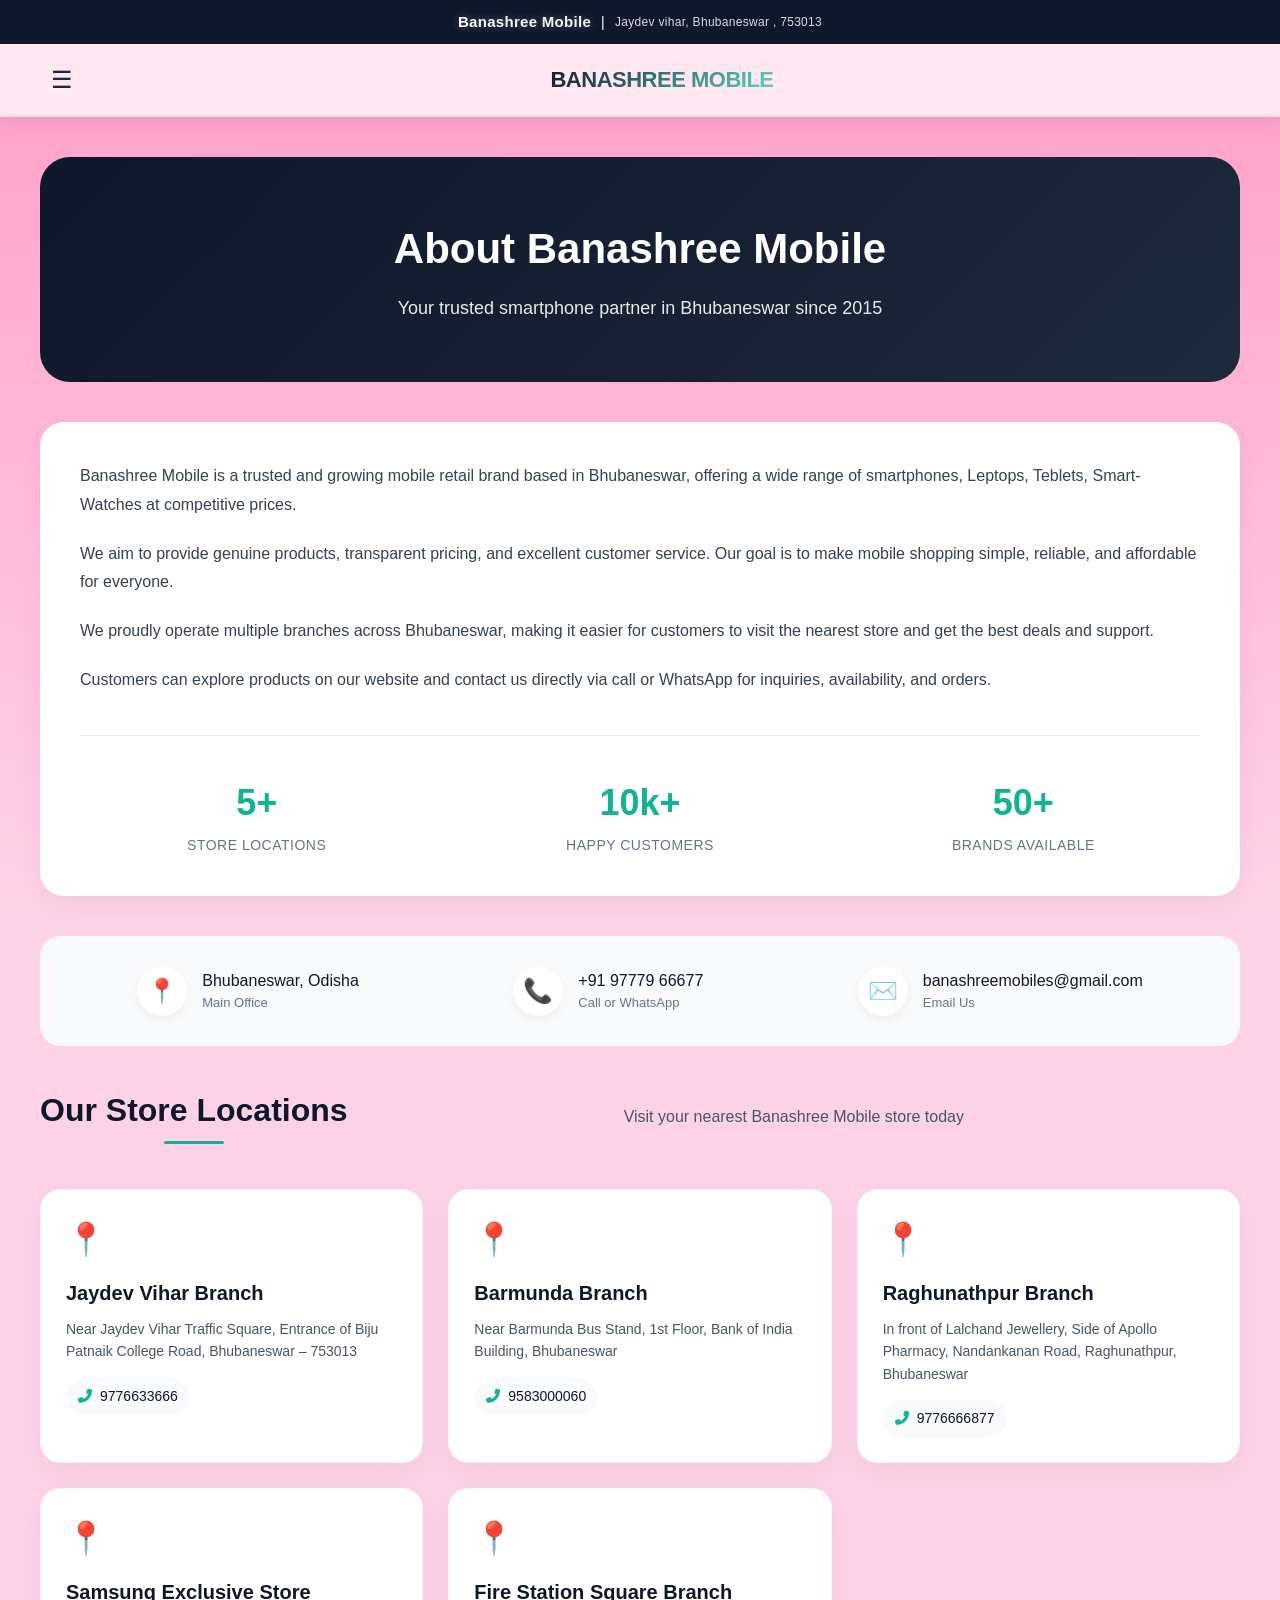
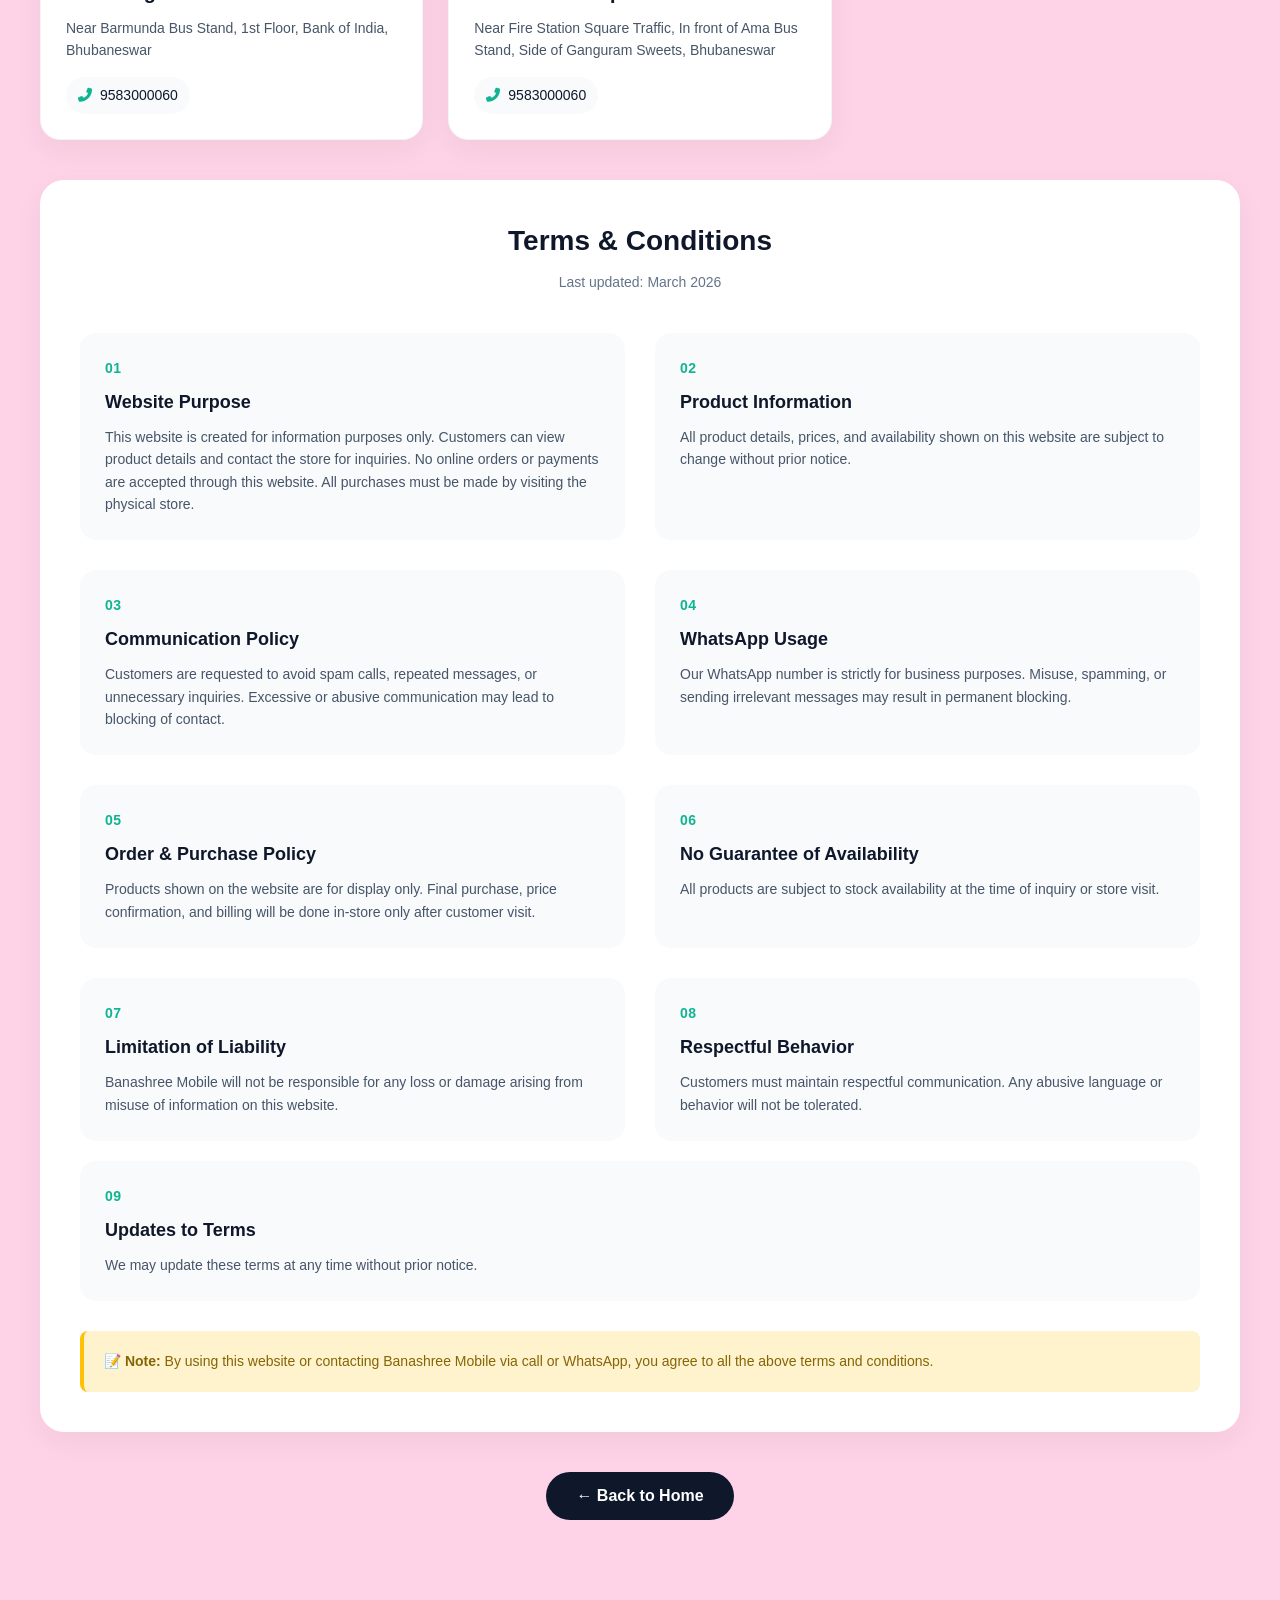
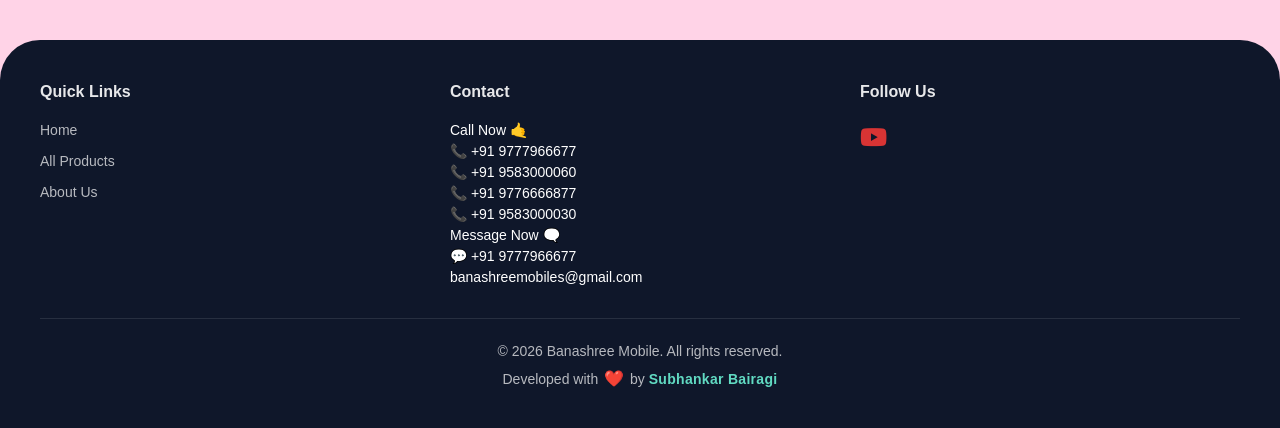
==== about.html @ dfb21691 "Final all files are update" ====
<!DOCTYPE html>
<html lang="en">
<head>
    <meta charset="UTF-8">
    <meta name="viewport" content="width=device-width, initial-scale=1.0, maximum-scale=5.0, user-scalable=yes">
    <title>About Us - Banashree Mobile</title>
    <meta name="description" content="Learn about Banashree Mobile - your trusted smartphone retailer in Bhubaneswar. Multiple locations, genuine products, and excellent customer service.">
    <link rel="stylesheet" href="css/style.css">
    <link rel="stylesheet" href="css/responsive.css">
    <style>
        /* ===== ABOUT PAGE SPECIFIC STYLES ===== */
        .about-page {
            padding: 40px 0;
        }

        /* Hero Section */
        .about-hero {
            background: linear-gradient(135deg, #0f172a 0%, #1e293b 100%);
            color: white;
            padding: 60px 0;
            border-radius: 30px;
            margin-bottom: 40px;
            text-align: center;
        }

        .about-hero h1 {
            font-size: 42px;
            margin-bottom: 15px;
            color: white;
        }

        .about-hero p {
            font-size: 18px;
            max-width: 700px;
            margin: 0 auto;
            opacity: 0.9;
        }

        /* Section Headers */
        .section-header {
            text-align: center;
            margin-bottom: 40px;
        }

        .section-header h2 {
            font-size: 32px;
            color: #0f172a;
            margin-bottom: 15px;
            position: relative;
            display: inline-block;
        }

        .section-header h2::after {
            content: '';
            position: absolute;
            bottom: -10px;
            left: 50%;
            transform: translateX(-50%);
            width: 60px;
            height: 3px;
            background: #10b493;
            border-radius: 3px;
        }

        .section-header p {
            font-size: 16px;
            color: #475569;
            max-width: 600px;
            margin: 0 auto;
        }

        /* Company Description */
        .company-description {
            background: white;
            border-radius: 24px;
            padding: 40px;
            margin-bottom: 40px;
            box-shadow: 0 10px 30px rgba(0,0,0,0.05);
        }

        .company-description p {
            font-size: 16px;
            line-height: 1.8;
            color: #334155;
            margin-bottom: 20px;
        }

        .company-description p:last-child {
            margin-bottom: 0;
        }

        .company-stats {
            display: grid;
            grid-template-columns: repeat(3, 1fr);
            gap: 30px;
            margin-top: 40px;
            padding-top: 40px;
            border-top: 1px solid #e2e8f0;
        }

        .stat-item {
            text-align: center;
        }

        .stat-number {
            font-size: 36px;
            font-weight: 700;
            color: #10b493;
            margin-bottom: 5px;
        }

        .stat-label {
            font-size: 14px;
            color: #64748b;
            text-transform: uppercase;
            letter-spacing: 0.5px;
        }

        /* Store Locations Grid */
        .locations-grid {
            display: grid;
            grid-template-columns: repeat(auto-fit, minmax(300px, 1fr));
            gap: 25px;
            margin-bottom: 40px;
        }

        .location-card {
            background: white;
            border-radius: 20px;
            padding: 25px;
            box-shadow: 0 10px 30px rgba(0,0,0,0.05);
            transition: all 0.3s ease;
            border: 1px solid #f1f5f9;
        }

        .location-card:hover {
            transform: translateY(-5px);
            box-shadow: 0 20px 40px rgba(0,0,0,0.1);
            border-color: #10b493;
        }

        .location-icon {
            font-size: 32px;
            margin-bottom: 15px;
        }

        .location-card h3 {
            font-size: 20px;
            font-weight: 700;
            color: #0f172a;
            margin-bottom: 10px;
        }

        .location-address {
            font-size: 14px;
            color: #475569;
            line-height: 1.6;
            margin-bottom: 15px;
        }

        .location-phone {
            display: flex;
            align-items: center;
            gap: 8px;
            font-size: 14px;
            color: #0f172a;
            font-weight: 500;
            padding: 8px 12px;
            background: #f8fafc;
            border-radius: 30px;
            width: fit-content;
        }

        .location-phone i {
            color: #10b493;
        }

        /* Contact Info Bar */
        .contact-bar {
            background: #f8fafc;
            border-radius: 20px;
            padding: 30px;
            margin-bottom: 40px;
            display: flex;
            justify-content: space-around;
            flex-wrap: wrap;
            gap: 20px;
        }

        .contact-item {
            display: flex;
            align-items: center;
            gap: 15px;
        }

        .contact-icon {
            width: 50px;
            height: 50px;
            background: white;
            border-radius: 50%;
            display: flex;
            align-items: center;
            justify-content: center;
            font-size: 24px;
            color: #10b493;
            box-shadow: 0 4px 10px rgba(0,0,0,0.05);
        }

        .contact-text {
            font-size: 16px;
            color: #0f172a;
            font-weight: 500;
        }

        .contact-text small {
            display: block;
            font-size: 13px;
            color: #64748b;
            font-weight: 400;
        }

        /* Terms & Conditions Section */
        .terms-section {
            background: white;
            border-radius: 24px;
            padding: 40px;
            margin-top: 40px;
            box-shadow: 0 10px 30px rgba(0,0,0,0.05);
        }

        .terms-header {
            text-align: center;
            margin-bottom: 40px;
        }

        .terms-header h2 {
            font-size: 28px;
            color: #0f172a;
            margin-bottom: 10px;
        }

        .terms-header p {
            color: #64748b;
            font-size: 14px;
        }

        .terms-grid {
            display: grid;
            grid-template-columns: repeat(2, 1fr);
            gap: 30px;
        }

        .term-item {
            padding: 25px;
            background: #f8fafc;
            border-radius: 16px;
            transition: all 0.3s ease;
        }

        .term-item:hover {
            background: white;
            box-shadow: 0 10px 30px rgba(0,0,0,0.05);
        }

        .term-number {
            font-size: 14px;
            font-weight: 600;
            color: #10b493;
            margin-bottom: 10px;
            letter-spacing: 0.5px;
        }

        .term-item h3 {
            font-size: 18px;
            font-weight: 700;
            color: #0f172a;
            margin-bottom: 10px;
        }

        .term-item p {
            font-size: 14px;
            line-height: 1.6;
            color: #475569;
        }

        .term-note {
            margin-top: 30px;
            padding: 20px;
            background: #fff3cd;
            border-left: 4px solid #ffc107;
            border-radius: 8px;
            font-size: 14px;
            color: #856404;
        }

        /* Responsive */
        @media (max-width: 768px) {
            .about-hero h1 {
                font-size: 32px;
            }
            
            .about-hero p {
                font-size: 16px;
            }
            
            .company-stats {
                grid-template-columns: 1fr;
                gap: 20px;
            }
            
            .contact-bar {
                flex-direction: column;
                align-items: center;
            }
            
            .terms-grid {
                grid-template-columns: 1fr;
            }
        }

        @media (max-width: 480px) {
            .about-hero {
                padding: 40px 0;
            }
            
            .about-hero h1 {
                font-size: 28px;
            }
            
            .company-description,
            .terms-section {
                padding: 25px;
            }
        }
    </style>
</head>
<body>
    <!-- 📌 STICKY HEADER -->
    <header class="sticky-header">
        <!-- TOP INFO BAR -->
        <div class="top-info-bar">
            <div class="container">
                <span class="shop-name">Banashree Mobile</span>
                <span class="separator">|</span>
                <span class="shop-address">Jaydev vihar, Bhubaneswar , 753013</span>
            </div>
        </div>
        
        <!-- MAIN HEADER -->
        <div class="main-header">
            <div class="container">
                <div class="header-content">
                    <!-- LEFT: MENU ICON + HOME BUTTON -->
                    <div class="left-nav">
                        <div class="menu-icon" id="menuToggle">☰</div>
                    </div>
                    
                    <!-- CENTER: LOGO -->
                    <div class="logo">
                        <a href="index.html">BANASHREE MOBILE</a>
                    </div>
                    
                    <!-- RIGHT: DUMMY SEARCH (to prevent JS errors) -->
                    <div class="right-nav">
                        
                    </div>
                </div>
            </div>
        </div>

        <!-- SEARCH SUGGESTIONS (hidden) -->
        <div class="search-suggestions" id="searchSuggestions" style="display: none;"></div>

        <!-- MENU DROPDOWN -->
        <div class="menu-dropdown" id="menuDropdown">
            <a href="index.html" class="menu-item">
                <span>🏠</span> Home
            </a>
            <a href="about.html" class="menu-item active">
                <span>📋</span> About
            </a>
        </div>
    </header>

    <main class="about-page">
        <div class="container">
            <!-- HERO SECTION -->
            <section class="about-hero">
                <h1>About Banashree Mobile</h1>
                <p>Your trusted smartphone partner in Bhubaneswar since 2015</p>
            </section>

            <!-- COMPANY DESCRIPTION -->
            <section class="company-description">
                <p>Banashree Mobile is a trusted and growing mobile retail brand based in Bhubaneswar, offering a wide range of smartphones, Leptops, Teblets, Smart-Watches  at competitive prices.</p>
                
                <p>We aim to provide genuine products, transparent pricing, and excellent customer service. Our goal is to make mobile shopping simple, reliable, and affordable for everyone.</p>
                
                <p>We proudly operate multiple branches across Bhubaneswar, making it easier for customers to visit the nearest store and get the best deals and support.</p>
                
                <p>Customers can explore products on our website and contact us directly via call or WhatsApp for inquiries, availability, and orders.</p>

                <div class="company-stats">
                    <div class="stat-item">
                        <div class="stat-number">5+</div>
                        <div class="stat-label">Store Locations</div>
                    </div>
                    <div class="stat-item">
                        <div class="stat-number">10k+</div>
                        <div class="stat-label">Happy Customers</div>
                    </div>
                    <div class="stat-item">
                        <div class="stat-number">50+</div>
                        <div class="stat-label">Brands Available</div>
                    </div>
                </div>
            </section>

            <!-- CONTACT INFO BAR -->
            <div class="contact-bar">
                <div class="contact-item">
                    <div class="contact-icon">📍</div>
                    <div class="contact-text">
                        Bhubaneswar, Odisha
                        <small>Main Office</small>
                    </div>
                </div>
                <div class="contact-item">
                    <div class="contact-icon">📞</div>
                    <div class="contact-text">
                        +91 97779 66677
                        <small>Call or WhatsApp</small>
                    </div>
                </div>
                <div class="contact-item">
                    <div class="contact-icon">✉️</div>
                    <div class="contact-text">
                        banashreemobiles@gmail.com
                        <small>Email Us</small>
                    </div>
                </div>
            </div>

            <!-- STORE LOCATIONS SECTION -->
            <div class="section-header">
                <h2>Our Store Locations</h2>
                <p>Visit your nearest Banashree Mobile store today</p>
            </div>

            <div class="locations-grid">
                <!-- Jaydev Vihar -->
                <div class="location-card">
                    <div class="location-icon">📍</div>
                    <h3>Jaydev Vihar Branch</h3>
                    <p class="location-address">Near Jaydev Vihar Traffic Square, Entrance of Biju Patnaik College Road, Bhubaneswar – 753013</p>
                    <div class="location-phone">
                        <i class="fas fa-phone-alt"></i> 9776633666
                    </div>
                </div>

                <!-- Barmunda -->
                <div class="location-card">
                    <div class="location-icon">📍</div>
                    <h3>Barmunda Branch</h3>
                    <p class="location-address">Near Barmunda Bus Stand, 1st Floor, Bank of India Building, Bhubaneswar</p>
                    <div class="location-phone">
                        <i class="fas fa-phone-alt"></i> 9583000060
                    </div>
                </div>

                <!-- Raghunathpur -->
                <div class="location-card">
                    <div class="location-icon">📍</div>
                    <h3>Raghunathpur Branch</h3>
                    <p class="location-address">In front of Lalchand Jewellery, Side of Apollo Pharmacy, Nandankanan Road, Raghunathpur, Bhubaneswar</p>
                    <div class="location-phone">
                        <i class="fas fa-phone-alt"></i> 9776666877
                    </div>
                </div>

                <!-- Samsung Exclusive Store -->
                <div class="location-card">
                    <div class="location-icon">📍</div>
                    <h3>Samsung Exclusive Store</h3>
                    <p class="location-address">Near Barmunda Bus Stand, 1st Floor, Bank of India, Bhubaneswar</p>
                    <div class="location-phone">
                        <i class="fas fa-phone-alt"></i> 9583000060
                    </div>
                </div>

                <!-- Fire Station Square -->
                <div class="location-card">
                    <div class="location-icon">📍</div>
                    <h3>Fire Station Square Branch</h3>
                    <p class="location-address">Near Fire Station Square Traffic, In front of Ama Bus Stand, Side of Ganguram Sweets, Bhubaneswar</p>
                    <div class="location-phone">
                        <i class="fas fa-phone-alt"></i> 9583000060
                    </div>
                </div>
            </div>

            <!-- TERMS & CONDITIONS SECTION -->
            <section class="terms-section">
                <div class="terms-header">
                    <h2>Terms & Conditions</h2>
                    <p>Last updated: March 2026</p>
                </div>

                <div class="terms-grid">
                    <!-- Term 1 -->
                    <div class="term-item">
                        <div class="term-number">01</div>
                        <h3>Website Purpose</h3>
                        <p>This website is created for information purposes only. Customers can view product details and contact the store for inquiries. No online orders or payments are accepted through this website. All purchases must be made by visiting the physical store.</p>
                    </div>

                    <!-- Term 2 -->
                    <div class="term-item">
                        <div class="term-number">02</div>
                        <h3>Product Information</h3>
                        <p>All product details, prices, and availability shown on this website are subject to change without prior notice.</p>
                    </div>

                    <!-- Term 3 -->
                    <div class="term-item">
                        <div class="term-number">03</div>
                        <h3>Communication Policy</h3>
                        <p>Customers are requested to avoid spam calls, repeated messages, or unnecessary inquiries. Excessive or abusive communication may lead to blocking of contact.</p>
                    </div>

                    <!-- Term 4 -->
                    <div class="term-item">
                        <div class="term-number">04</div>
                        <h3>WhatsApp Usage</h3>
                        <p>Our WhatsApp number is strictly for business purposes. Misuse, spamming, or sending irrelevant messages may result in permanent blocking.</p>
                    </div>

                    <!-- Term 5 -->
                    <div class="term-item">
                        <div class="term-number">05</div>
                        <h3>Order & Purchase Policy</h3>
                        <p>Products shown on the website are for display only. Final purchase, price confirmation, and billing will be done in-store only after customer visit.</p>
                    </div>

                    <!-- Term 6 -->
                    <div class="term-item">
                        <div class="term-number">06</div>
                        <h3>No Guarantee of Availability</h3>
                        <p>All products are subject to stock availability at the time of inquiry or store visit.</p>
                    </div>

                    <!-- Term 7 -->
                    <div class="term-item">
                        <div class="term-number">07</div>
                        <h3>Limitation of Liability</h3>
                        <p>Banashree Mobile will not be responsible for any loss or damage arising from misuse of information on this website.</p>
                    </div>

                    <!-- Term 8 -->
                    <div class="term-item">
                        <div class="term-number">08</div>
                        <h3>Respectful Behavior</h3>
                        <p>Customers must maintain respectful communication. Any abusive language or behavior will not be tolerated.</p>
                    </div>
                </div>

                <!-- Term 9 - Full Width -->
                <div style="margin-top: 20px;">
                    <div class="term-item" style="width: 100%;">
                        <div class="term-number">09</div>
                        <h3>Updates to Terms</h3>
                        <p>We may update these terms at any time without prior notice.</p>
                    </div>
                </div>

                <div class="term-note">
                    <strong>📝 Note:</strong> By using this website or contacting Banashree Mobile via call or WhatsApp, you agree to all the above terms and conditions.
                </div>
            </section>

            <!-- BACK TO HOME BUTTON -->
            <div style="text-align: center; margin: 40px 0;">
                <a href="index.html" class="btn btn-primary" style="display: inline-block; padding: 12px 30px; background: #0f172a; color: white; text-decoration: none; border-radius: 30px; font-weight: 600;">
                    ← Back to Home
                </a>
            </div>
        </div>
    </main>

    <!-- FOOTER -->
    <footer>
        <div class="container">
            <div class="footer-content">
                <div class="footer-section">
                    <h4>Quick Links</h4>
                    <ul>
                        <li><a href="index.html">Home</a></li>
                        <li><a href="products.html">All Products</a></li>
                        <li><a href="about.html">About Us</a></li>
                    </ul>
                </div>
                <div class="footer-section">
                    <h4>Contact</h4>
                    <p>Call Now 🤙 </p>
                    <p>📞 +91 9777966677 </p>
                    <p>📞 +91 9583000060 </p>
                    <p>📞 +91 9776666877 </p>
                    <p>📞 +91 9583000030 </p>
                    <p>Message Now 🗨️ </p>
                    <p>💬 +91 9777966677 </p>
                    <p>banashreemobiles@gmail.com</p>
                </div>
                <div class="footer-section">
                    <h4>Follow Us</h4>
                    <div class="social-icons">
    <a href="https://youtube.com/@banashree_mobile?si=lWjVxz-QcIJL7MuC" target="_blank" rel="noopener noreferrer" style="color: #d83434; font-size: 24px; text-decoration: none; transition: transform 0.2s;">
        <i class="fab fa-youtube"></i>
    </a>
</div>
                </div>
            </div>
            <div class="copyright">
    © 2026 Banashree Mobile. All rights reserved.
    <br>
    Developed with <span class="heart">❤️</span> by <strong class="developer-name">Subhankar Bairagi</strong>
</div>

<style>
    /* Copyright section styling */
    .copyright {
        text-align: center;
        padding: 20px 0 10px;
        color: rgba(255, 255, 255, 0.7);
        font-size: 14px;
        line-height: 1.8;
        border-top: 1px solid rgba(255, 255, 255, 0.1);
        margin-top: 20px;
    }

    /* Heart styling with animation */
    .heart {
        display: inline-block;
        color: #ff4d4d;
        font-size: 16px;
        animation: heartbeat 1.5s ease-in-out infinite;
        margin: 0 2px;
    }

    /* Developer name styling */
    .developer-name {
        color: #61dac2;
        font-weight: 600;
        letter-spacing: 0.3px;
        transition: all 0.3s ease;
        cursor: default;
    }

    /* Hover effect on name */
    .developer-name:hover {
        color: #4ec9b0;
        text-shadow: 0 0 10px rgba(97, 218, 194, 0.5);
    }

    /* Heartbeat animation */
    @keyframes heartbeat {
        0%, 100% {
            transform: scale(1);
        }
        25% {
            transform: scale(1.1);
        }
        35% {
            transform: scale(1);
        }
        45% {
            transform: scale(1.08);
        }
        55% {
            transform: scale(1);
        }
    }

    /* Responsive for mobile */
    @media (max-width: 480px) {
        .copyright {
            font-size: 12px;
            padding: 15px 0 5px;
        }
        
        .heart {
            font-size: 14px;
        }
    }
</style>
        </div>
    </footer>

    <!-- SCRIPTS -->
    <script src="js/data-loader.js"></script>
    <script src="js/main.js"></script>
    
    <!-- Font Awesome for icons -->
    <link rel="stylesheet" href="https://cdnjs.cloudflare.com/ajax/libs/font-awesome/6.5.1/css/all.min.css">
    
    <script>
        // Menu toggle functionality (fallback in case main.js has issues)
        document.addEventListener('DOMContentLoaded', function() {
            const menuToggle = document.getElementById('menuToggle');
            const menuDropdown = document.getElementById('menuDropdown');
            
            if (menuToggle && menuDropdown) {
                // Remove any existing listeners to prevent duplicates
                menuToggle.replaceWith(menuToggle.cloneNode(true));
                const newMenuToggle = document.getElementById('menuToggle');
                
                newMenuToggle.addEventListener('click', function(e) {
                    e.stopPropagation();
                    this.classList.toggle('active');
                    menuDropdown.classList.toggle('active');
                });
                
                document.addEventListener('click', function(e) {
                    if (!newMenuToggle.contains(e.target) && !menuDropdown.contains(e.target)) {
                        newMenuToggle.classList.remove('active');
                        menuDropdown.classList.remove('active');
                    }
                });
            }
        });
    </script>
</body>
</html>
---- css/style.css ----
/* ===== PREMIUM FLIPKART-STYLE BASE ===== */
* {
    margin: 0;
    padding: 0;
    box-sizing: border-box;
}

body {
    font-family: -apple-system, BlinkMacSystemFont, 'Segoe UI', Roboto, Oxygen, Ubuntu, sans-serif;
    background: linear-gradient(
        180deg,
        #ff9dc7 0%,
        #ffd3e7 25%
    );
    min-height: 100vh;
    color: #1e293b;
    line-height: 1.5;
    -webkit-font-smoothing: antialiased;
    -moz-osx-font-smoothing: grayscale;
}

.container {
    width: 100%;
    padding: 0 16px;
    margin: 0 auto;
    max-width: 1280px;
}

/* ===== PROFESSIONAL LOADING ANIMATION - GLASS MORPHISM ===== */
.loading-spinner {
    display: flex;
    justify-content: center;
    align-items: center;
    min-height: 200px;
    grid-column: 1/-1;
}

.spinner {
    width: 60px;
    height: 60px;
    position: relative;
}

.spinner::before,
.spinner::after {
    content: '';
    position: absolute;
    top: 0;
    left: 0;
    width: 100%;
    height: 100%;
    border-radius: 50%;
    border: 3px solid transparent;
    border-top-color: #61dac2;
    border-bottom-color: #0f172a;
    animation: spin-glass 1.2s cubic-bezier(0.5, 0, 0.5, 1) infinite;
    box-shadow: 0 0 20px rgba(97, 218, 194, 0.3);
}

.spinner::after {
    border-top-color: #0f172a;
    border-bottom-color: #61dac2;
    animation: spin-glass 1.2s cubic-bezier(0.5, 0, 0.5, 1) infinite reverse;
    box-shadow: 0 0 20px rgba(15, 23, 42, 0.3);
}

@keyframes spin-glass {
    0% { transform: rotate(0deg); }
    100% { transform: rotate(360deg); }
}

/* Optional: Skeleton loading for product grid (uncomment if needed) */
.skeleton-loading {
    display: grid;
    grid-template-columns: repeat(2, 1fr);
    gap: 16px;
    padding: 20px 0;
}

.skeleton-card {
    background: white;
    border-radius: 20px;
    padding: 16px;
    box-shadow: 0 8px 20px rgba(0,0,0,0.03);
    border: 1px solid rgba(0,0,0,0.03);
    animation: skeleton-pulse 1.5s ease-in-out infinite;
}

.skeleton-image {
    width: 100%;
    height: 150px;
    background: linear-gradient(90deg, #f0f0f0 25%, #e0e0e0 50%, #f0f0f0 75%);
    background-size: 200% 100%;
    border-radius: 12px;
    margin-bottom: 12px;
    animation: skeleton-shimmer 1.5s ease-in-out infinite;
}

.skeleton-line {
    height: 16px;
    background: linear-gradient(90deg, #f0f0f0 25%, #e0e0e0 50%, #f0f0f0 75%);
    background-size: 200% 100%;
    border-radius: 8px;
    margin-bottom: 8px;
    animation: skeleton-shimmer 1.5s ease-in-out infinite;
}

.skeleton-line:last-child {
    width: 60%;
}

@keyframes skeleton-pulse {
    0% { opacity: 0.6; }
    50% { opacity: 1; }
    100% { opacity: 0.6; }
}

@keyframes skeleton-shimmer {
    0% { background-position: 200% 0; }
    100% { background-position: -200% 0; }
}

@media (min-width: 768px) and (max-width: 1023px) {
    .skeleton-loading {
        grid-template-columns: repeat(3, 1fr);
    }
}

@media (min-width: 1024px) {
    .skeleton-loading {
        grid-template-columns: repeat(4, 1fr);
    }
}

/* ===== SMOOTH TRANSITIONS ===== */
.product-card,
.category-btn,
.trending-card,
.pagination-btn,
.btn-call,
.btn-whatsapp,
.category-box-card,
.nav-btn,
.new-launch-card,
.store-locations-card {
    transition: all 0.3s cubic-bezier(0.4, 0, 0.2, 1);
}

/* ===== PREMIUM HEADER WITH GLASS EFFECT ===== */
.sticky-header {
    position: sticky;
    top: 0;
    z-index: 1000;
    background: rgba(255, 255, 255, 0.75);
    backdrop-filter: blur(10px);
    -webkit-backdrop-filter: blur(10px);
    border-bottom: 1px solid rgba(0, 0, 0, 0.05);
    box-shadow: 0 4px 20px rgba(0, 0, 0, 0.08);
    overflow: visible;
    will-change: transform;
    transform: translateZ(0);
}

/* Top Info Bar - Premium Black */
.top-info-bar {
    height: 44px;
    background: #0f172a;
    color: white;
    display: flex;
    align-items: center;
    font-size: 14px;
    letter-spacing: 0.3px;
}

.top-info-bar .container {
    display: flex;
    justify-content: center;
    align-items: center;
    gap: 10px;
}

/* ===== SHOP NAME - STYLING ===== */
.top-info-bar .shop-name {
    font-weight: 600;
    font-size: 15px;
    background: linear-gradient(135deg, #fff, #f0f0f0);
    -webkit-background-clip: text;
    -webkit-text-fill-color: transparent;
    background-clip: text;
    position: relative;
    display: inline-block;
    animation: shopNamePulse 2s ease-in-out infinite;
    text-shadow: 0 0 10px rgba(255,255,255,0.3);
}

@keyframes shopNamePulse {
    0% {
        opacity: 1;
        text-shadow: 0 0 10px rgba(255,255,255,0.3);
    }
    50% {
        opacity: 0.9;
        text-shadow: 0 0 20px rgba(255,255,255,0.8), 0 0 30px rgba(97, 218, 194, 0.5);
        background: linear-gradient(135deg, #fff, #61dac2);
        -webkit-background-clip: text;
        -webkit-text-fill-color: transparent;
    }
    100% {
        opacity: 1;
        text-shadow: 0 0 10px rgba(255,255,255,0.3);
    }
}

.top-info-bar .shop-address {
    font-size: 12px;
    opacity: 0.85;
}

/* Main Header */
.main-header {
    height: 72px;
    background: transparent;
    border-bottom: 1px solid rgba(0,0,0,0.05);
    display: flex;
    align-items: center;
}

.header-content {
    display: flex;
    align-items: center;
    justify-content: space-between;
    width: 100%;
}

/* ===== LEFT NAV - MENU ICON + HOME BUTTON ===== */
.left-nav {
    display: flex;
    align-items: center;
    gap: 5px;
}

.menu-icon {
    font-size: 24px;
    cursor: pointer;
    width: 44px;
    height: 44px;
    display: flex;
    align-items: center;
    justify-content: center;
    border-radius: 12px;
    transition: all 0.3s ease;
    position: relative;
    z-index: 1001;
    will-change: transform;
    transform: translateZ(0);
}

.menu-icon:hover {
    background: #f1f5f9;
}

.menu-icon:active {
    background: #e2e8f0;
    transform: scale(0.95);
}

.menu-icon.active {
    background: #0f172a;
    color: white;
}

/* Home Icon - NEW */
.home-icon {
    font-size: 22px;
    width: 44px;
    height: 44px;
    display: flex;
    align-items: center;
    justify-content: center;
    border-radius: 12px;
    text-decoration: none;
    color: #334155;
    transition: all 0.2s;
    will-change: transform;
    transform: translateZ(0);
}

.home-icon:hover {
    background: #f1f5f9;
}

.home-icon:active {
    background: #e2e8f0;
    transform: scale(0.95);
}

/* Menu Dropdown */
.menu-dropdown {
    position: absolute;
    top: 115px;
    left: 0;
    width: 250px;
    background: white;
    border-radius: 0 0 20px 20px;
    box-shadow: 0 20px 40px rgba(0,0,0,0.15);
    padding: 12px 0;
    display: none;
    z-index: 1000;
    animation: slideInMenu 0.3s ease-out;
    border: 1px solid #e2e8f0;
    backdrop-filter: blur(10px);
    background: rgba(255,255,255,0.98);
}

@keyframes slideInMenu {
    from {
        opacity: 0;
        transform: translateY(-20px);
    }
    to {
        opacity: 1;
        transform: translateY(0);
    }
}

.menu-dropdown.active {
    display: block;
}

.menu-item {
    display: flex;
    align-items: center;
    gap: 15px;
    padding: 15px 25px;
    color: #1e293b;
    text-decoration: none;
    font-size: 16px;
    font-weight: 500;
    transition: all 0.2s;
    border-left: 3px solid transparent;
}

.menu-item:hover {
    background: #f8fafc;
    border-left-color: #61dac2;
    transform: translateX(5px);
}

.menu-item:active {
    background: #f1f5f9;
    transform: scale(0.98) translateX(5px);
}

.menu-item span {
    font-size: 22px;
}

/* ===== LOGO - STABLE ===== */
.logo a {
    font-size: 22px;
    font-weight: 700;
    color: #0f172a;
    text-decoration: none;
    letter-spacing: -0.5px;
    background: linear-gradient(135deg, #0f172a, #61dac2);
    -webkit-background-clip: text;
    background-clip: text;
    -webkit-text-fill-color: transparent;
    display: inline-block;
}

.logo a:hover {
    transform: none;
    background: linear-gradient(135deg, #0f172a, #61dac2);
    -webkit-background-clip: text;
    background-clip: text;
    -webkit-text-fill-color: transparent;
}

/* ===== RIGHT NAV - SEARCH WRAPPER + CALL ICON ===== */
.right-nav {
    display: flex;
    align-items: center;
    gap: 12px;
}

/* ===== STABLE SEARCH BAR (Always Visible) ===== */
.search-wrapper {
    position: relative;
    display: flex;
    align-items: center;
    background: #f8fafc;
    border: 2px solid #61dac2;
    border-radius: 30px;
    overflow: hidden;
    height: 44px;
    width: 280px;
    transition: all 0.2s;
    will-change: transform;
    transform: translateZ(0);
}

.search-wrapper:focus-within {
    border-color: #cf5dcf;
    box-shadow: 0 4px 12px rgba(15, 23, 42, 0.1);
}

.search-wrapper input {
    flex: 1;
    height: 100%;
    padding: 0 15px;
    border: none;
    background: transparent;
    font-size: 14px;
    outline: none;
    color: #1e293b;
}

.search-wrapper input::placeholder {
    color: #334155;
    font-weight: 500;
    opacity: 1;
}

.search-submit {
    width: 44px;
    height: 44px;
    display: flex;
    align-items: center;
    justify-content: center;
    background: #61dac2;
    color: #0f172a;
    font-size: 18px;
    cursor: pointer;
    transition: all 0.2s;
    border: none;
    will-change: transform;
    transform: translateZ(0);
}

.search-submit:hover {
    background: #0f172a;
    color: white;
}

.search-submit:active {
    transform: scale(0.95);
}

/* Call Icon - NEW */
.call-icon {
    font-size: 22px;
    width: 44px;
    height: 44px;
    display: flex;
    align-items: center;
    justify-content: center;
    border-radius: 12px;
    text-decoration: none;
    color: #334155;
    background: #f8fafc;
    border: 2px solid #61dac2;
    transition: all 0.2s;
    will-change: transform;
    transform: translateZ(0);
}

.call-icon:hover {
    background: #0f172a;
    color: white;
    border-color: #0f172a;
}

.call-icon:active {
    transform: scale(0.95);
}

/* ===== SEARCH SUGGESTIONS ===== */
.search-suggestions {
    position: absolute;
    top: calc(100% + 5px);
    right: 0;
    width: 300px;
    max-height: 350px;
    overflow-y: auto;
    background: white;
    border: 2px solid #61dac2;
    border-radius: 16px;
    margin-top: 0;
    display: none;
    box-shadow: 0 12px 30px rgba(0,0,0,0.15);
    z-index: 9999;
    contain: content;
}

.search-suggestions.active {
    display: block;
    animation: fadeIn 0.2s;
}

@keyframes fadeIn {
    from { opacity: 0; transform: translateY(-5px); }
    to { opacity: 1; transform: translateY(0); }
}

.suggestion-item {
    display: flex;
    align-items: center;
    gap: 14px;
    padding: 14px 16px;
    border-bottom: 1px solid #f1f5f9;
    cursor: pointer;
    transition: background 0.15s;
}

.suggestion-item:hover {
    background: #c77bce;
}

.suggestion-item:active {
    background: #f1f5f9;
}

.suggestion-item:last-child {
    border-bottom: none;
}

.suggestion-item img {
    width: 44px;
    height: 44px;
    object-fit: cover;
    border-radius: 10px;
    background: #f8fafc;
    aspect-ratio: 1/1;
}

.suggestion-item span {
    font-size: 15px;
    font-weight: 500;
    color: #1e293b;
}

/* ===== SHOP BANNER - KEPT FOR BACKWARD COMPATIBILITY ===== */
.shop-banner {
    height: 160px;
    background: linear-gradient(105deg, #0f172a 0%, #1e293b 100%);
    display: flex;
    align-items: center;
    margin-bottom: 24px;
    position: relative;
    overflow: hidden;
    border-radius: 0 0 30px 30px;
    contain: layout paint style;
}

.shop-banner::before {
    content: '';
    position: absolute;
    top: 0;
    right: 0;
    bottom: 0;
    left: 0;
    background: url('data:image/svg+xml,<svg xmlns="http://www.w3.org/2000/svg" viewBox="0 0 100 100" opacity="0.1"><path d="M0 0 L100 100 M100 0 L0 100" stroke="white" stroke-width="2"/></svg>');
    background-size: 30px 30px;
}

@media (min-width: 768px) {
    .shop-banner {
        height: 220px;
        border-radius: 0 0 40px 40px;
    }
}

.banner-content {
    position: relative;
    z-index: 1;
}

.banner-content h1 {
    color: white;
    font-size: 24px;
    font-weight: 700;
    margin-bottom: 8px;
    text-shadow: 0 2px 4px rgba(0,0,0,0.2);
    letter-spacing: -0.3px;
}

@media (min-width: 768px) {
    .banner-content h1 {
        font-size: 36px;
    }
}

.banner-content p {
    color: rgba(255,255,255,0.9);
    font-size: 14px;
    font-weight: 400;
    text-shadow: 0 1px 2px rgba(0,0,0,0.2);
}

@media (min-width: 768px) {
    .banner-content p {
        font-size: 18px;
    }
}

/* ===== STORE LOCATIONS SLIDER ===== */
.store-locations-section {
    margin: 25px 0 30px;
}

.store-locations-container {
    position: relative;
    width: 100%;
    min-height: 300px;
    border-radius: 16px;
    overflow: hidden;
}

.store-locations-slider {
    position: relative;
    width: 100%;
    height: 100%;
}

.store-locations-card {
    display: flex;
    flex-direction: column;
    width: 100%;
    height: 300px;
    background: #ffffff;
    border-radius: 16px;
    overflow: hidden;
    cursor: pointer;
    box-shadow: 0 10px 30px rgba(0, 0, 0, 0.08);
    transition: all 0.3s ease;
    border: none;
}

.store-locations-card:active {
    transform: scale(0.99);
}

.store-locations-card:hover {
    box-shadow: 0 20px 40px rgba(0, 0, 0, 0.12);
    transform: translateY(-4px);
}

.store-map {
    flex: 0 0 200px;
    width: 100%;
    height: 200px;
    overflow: hidden;
}

.store-map iframe {
    width: 100%;
    height: 100%;
    object-fit: cover;
    border: 0;
}

.store-info {
    flex: 1;
    padding: 15px;
    background: white;
    display: flex;
    flex-direction: column;
    justify-content: center;
}

.store-name {
    font-size: 18px;
    font-weight: 700;
    color: #0f172a;
    margin-bottom: 5px;
    line-height: 1.3;
    display: -webkit-box;
    -webkit-line-clamp: 1;
    line-clamp: 1;
    -webkit-box-orient: vertical;
    overflow: hidden;
}

.store-address {
    font-size: 14px;
    color: #475569;
    line-height: 1.4;
    display: -webkit-box;
    -webkit-line-clamp: 2;
    line-clamp: 2;
    -webkit-box-orient: vertical;
    overflow: hidden;
}

/* Dots indicator for store locations */
.store-locations-dots {
    display: flex;
    justify-content: center;
    gap: 8px;
    margin-top: 15px;
}

.store-locations-dot {
    width: 8px;
    height: 8px;
    border-radius: 50%;
    background: #ffffff;
    cursor: pointer;
    transition: all 0.2s ease;
}

.store-locations-dot.active {
    width: 24px;
    background: #0f172a;
    border-radius: 20px;
}

/* Responsive for store locations */
@media (min-width: 768px) {
    .store-locations-card {
        height: 350px;
    }
    .store-map {
        height: 220px;
    }
    .store-name {
        font-size: 20px;
    }
    .store-address {
        font-size: 15px;
    }
}

@media (max-width: 480px) {
    .store-locations-card {
        height: 280px;
    }
    .store-map {
        height: 170px;
    }
    .store-name {
        font-size: 16px;
    }
    .store-address {
        font-size: 12px;
    }
}

/* ===== CATEGORY FILTER SECTION (Chips) ===== */
.category-section {
    margin: 20px 0 16px;
}

.category-wrapper {
    display: flex;
    gap: 10px;
    overflow-x: auto;
    padding: 8px 0 16px;
    -webkit-overflow-scrolling: touch;
    scrollbar-width: none;
    scroll-behavior: smooth;
}

.category-wrapper::-webkit-scrollbar {
    display: none;
}

.category-btn {
    height: 44px;
    padding: 0 24px;
    border: 1.5px solid #e2e8f0;
    border-radius: 30px;
    background: white;
    font-size: 15px;
    font-weight: 500;
    white-space: nowrap;
    cursor: pointer;
    color: #475569;
    box-shadow: 0 2px 4px rgba(0,0,0,0.02);
    letter-spacing: 0.3px;
    will-change: transform, box-shadow;
    transform: translateZ(0);
    backface-visibility: hidden;
}

.category-btn:hover {
    transform: translateY(-2px);
    box-shadow: 0 8px 16px rgba(0,0,0,0.05);
    border-color: #94a3b8;
}

.category-btn:active {
    transform: scale(0.96);
}

.category-btn.active {
    background: #0f172a;
    color: white;
    border-color: #0f172a;
    box-shadow: 0 8px 20px rgba(15, 23, 42, 0.25);
}

/* ===== CATEGORY BOX SECTION WITH HORIZONTAL SCROLL ===== */
.category-box-section {
    margin: 30px 0 25px;
    position: relative;
}

.section-header {
    display: flex;
    justify-content: space-between;
    align-items: center;
    margin-bottom: 15px;
}

.category-box-nav {
    display: flex;
    gap: 8px;
    opacity: 0.7;
    transition: opacity 0.2s;
}

.category-box-nav:hover {
    opacity: 1;
}

.category-box-arrow {
    width: 36px;
    height: 36px;
    border-radius: 50%;
    background: white;
    border: 1px solid #e2e8f0;
    color: #0f172a;
    font-size: 20px;
    font-weight: 600;
    display: flex;
    align-items: center;
    justify-content: center;
    cursor: pointer;
    transition: all 0.2s;
    box-shadow: 0 2px 8px rgba(0,0,0,0.05);
    will-change: transform;
    transform: translateZ(0);
}

.category-box-arrow:hover {
    background: #0f172a;
    color: white;
    border-color: #0f172a;
    transform: scale(1.05);
}

.category-box-arrow:active {
    transform: scale(0.95);
}

.category-box-arrow:disabled {
    opacity: 0.3;
    cursor: not-allowed;
    pointer-events: none;
}

/* Wrapper for horizontal scroll */
.category-box-wrapper {
    position: relative;
    width: 100%;
    overflow: hidden;
    margin: 0;
    padding: 5px 0 15px;
    contain: layout paint style;
}

.category-box-container {
    display: flex;
    gap: 12px;
    overflow-x: auto;
    scroll-behavior: smooth;
    -webkit-overflow-scrolling: touch;
    scrollbar-width: none;
    padding: 5px 2px;
    contain: layout paint style;
    content-visibility: auto;
    contain-intrinsic-size: 0 200px;
}

.category-box-container::-webkit-scrollbar {
    display: none;
}

/* ===== PREMIUM WHITE CARDS WITH SOFT SHADOW ===== */
.category-box-card,
.product-card,
.trending-card,
.new-launch-card,
.store-locations-card,
.product-detail,
.feature-item {
    background: #ffffff;
    border-radius: 16px;
    box-shadow: 0 10px 30px rgba(0, 0, 0, 0.08);
    padding: 10px;
    transition: all 0.3s ease;
    border: none;
}

.category-box-card:hover,
.product-card:hover,
.trending-card:hover,
.new-launch-card:hover,
.store-locations-card:hover {
    box-shadow: 0 20px 40px rgba(0, 0, 0, 0.12);
    transform: translateY(-4px);
}

/* Category Cards Specific */
.category-box-card {
    flex: 0 0 auto;
    width: calc(50% - 6px);
    display: flex;
    flex-direction: column;
    align-items: center;
    justify-content: center;
    text-align: center;
    height: 120px;
    cursor: pointer;
    text-decoration: none;
    color: #1e293b;
    will-change: transform;
    transform: translateZ(0);
    backface-visibility: hidden;
}

/* Tablet Styles */
@media (min-width: 768px) and (max-width: 1023px) {
    .category-box-card {
        width: calc(33.333% - 8px);
        height: 130px;
    }
}

/* Desktop Styles */
@media (min-width: 1024px) {
    .category-box-card {
        width: calc(20% - 10px);
        height: 140px;
    }
    
    @media (min-width: 1280px) {
        .category-box-card {
            width: calc(16.666% - 10px);
        }
    }
}

@media (max-width: 767px) {
    .category-box-nav {
        display: none;
    }
}

.category-box-image {
    width: 60px;
    height: 60px;
    object-fit: contain;
    margin-bottom: 8px;
    background: transparent;
    aspect-ratio: 1/1;
}

.category-box-name {
    font-size: 13px;
    font-weight: 600;
    color: #0f172a;
    line-height: 1.3;
    max-width: 100%;
    white-space: nowrap;
    overflow: hidden;
    text-overflow: ellipsis;
    padding: 0 4px;
}

/* ===== NEW LAUNCH FEATURE CARD SECTION ===== */
.new-launch-section {
    margin: 25px 0 30px;
}

.new-launch-container {
    position: relative;
    width: 100%;
    min-height: 200px;
    border-radius: 16px;
    overflow: hidden;
}

.new-launch-slider {
    position: relative;
    width: 100%;
    height: 100%;
}

.new-launch-card {
    display: flex;
    flex-direction: row;
    align-items: center;
    width: 100%;
    height: 200px;
    background: #ffffff;
    border-radius: 16px;
    overflow: hidden;
    cursor: pointer;
    box-shadow: 0 10px 30px rgba(0, 0, 0, 0.08);
    transition: all 0.3s ease;
    border: none;
}

.new-launch-card:active {
    transform: scale(0.99);
}

.new-launch-image {
    flex: 0 0 55%;
    height: 100%;
    display: flex;
    align-items: center;
    justify-content: center;
    padding: 15px;
    background: rgba(255,255,255,0.3);
}

.new-launch-image img {
    width: 100%;
    height: 85%;
    object-fit: contain;
    filter: drop-shadow(0 5px 10px rgba(0,0,0,0.1));
}

.new-launch-content {
    flex: 0 0 45%;
    padding: 20px 15px 20px 0;
    display: flex;
    flex-direction: column;
    gap: 8px;
}

.new-launch-badge {
    display: inline-block;
    background: #ef4444;
    color: white;
    font-size: 11px;
    font-weight: 600;
    padding: 4px 12px;
    border-radius: 30px;
    width: fit-content;
    letter-spacing: 0.5px;
    text-transform: uppercase;
    box-shadow: 0 2px 8px rgba(239, 68, 68, 0.3);
}

.new-launch-name {
    font-size: 18px;
    font-weight: 700;
    color: #0f172a;
    line-height: 1.3;
    display: -webkit-box;
    -webkit-line-clamp: 2;
    line-clamp: 2;
    -webkit-box-orient: vertical;
    overflow: hidden;
}

.new-launch-description {
    font-size: 13px;
    color: #475569;
    line-height: 1.4;
    display: -webkit-box;
    -webkit-line-clamp: 2;
    line-clamp: 2;
    -webkit-box-orient: vertical;
    overflow: hidden;
}

.new-launch-btn {
    background: #0f172a;
    color: white;
    border: none;
    padding: 8px 16px;
    border-radius: 30px;
    font-size: 13px;
    font-weight: 600;
    cursor: pointer;
    width: fit-content;
    margin-top: 5px;
    box-shadow: 0 4px 10px rgba(15, 23, 42, 0.2);
    transition: all 0.2s ease;
}

.new-launch-btn:hover {
    background: #1e293b;
    transform: translateY(-2px);
}

.new-launch-btn:active {
    transform: scale(0.95);
}

/* Dots indicator */
.new-launch-dots {
    display: flex;
    justify-content: center;
    gap: 8px;
    margin-top: 15px;
}

.new-launch-dot {
    width: 8px;
    height: 8px;
    border-radius: 50%;
    background: #ffffff;
    cursor: pointer;
    transition: all 0.2s ease;
}

.new-launch-dot.active {
    width: 24px;
    background: #0f172a;
    border-radius: 20px;
}

/* New launch loader */
.new-launch-loader {
    display: flex;
    justify-content: center;
    align-items: center;
    height: 200px;
    width: 100%;
}

/* Desktop styles for new launch */
@media (min-width: 768px) {
    .new-launch-card {
        height: 260px;
        border-radius: 20px;
    }
    
    .new-launch-name {
        font-size: 22px;
    }
    
    .new-launch-description {
        font-size: 14px;
    }
    
    .new-launch-btn {
        padding: 10px 22px;
        font-size: 14px;
    }
}

@media (min-width: 1024px) {
    .new-launch-card {
        height: 300px;
    }
    
    .new-launch-name {
        font-size: 24px;
    }
}

/* ===== TRENDING SECTION ===== */
.trending-section {
    margin: 32px 0;
}

.section-title {
    font-size: 22px;
    font-weight: 700;
    margin-bottom: 18px;
    color: #0f172a;
    letter-spacing: -0.3px;
    display: flex;
    align-items: center;
    gap: 8px;
}

.trending-wrapper {
    display: flex;
    gap: 16px;
    overflow-x: auto;
    padding: 8px 0 20px;
    -webkit-overflow-scrolling: touch;
    scrollbar-width: none;
    scroll-behavior: smooth;
    contain: layout paint style;
    content-visibility: auto;
    contain-intrinsic-size: 0 300px;
}

.trending-card {
    min-width: 170px;
    width: 170px;
    height: 260px;
    background: #ffffff;
    border-radius: 16px;
    box-shadow: 0 10px 30px rgba(0, 0, 0, 0.08);
    overflow: hidden;
    cursor: pointer;
    position: relative;
    border: none;
    will-change: transform;
    transform: translateZ(0);
    backface-visibility: hidden;
    display: flex;
    flex-direction: column;
}

.trending-card:active {
    transform: scale(0.98);
}

.trending-card .badge {
    position: absolute;
    top: 12px;
    left: 12px;
    background: linear-gradient(135deg, #ef4444, #dc2626);
    color: white;
    font-size: 11px;
    font-weight: 600;
    padding: 6px 12px;
    border-radius: 30px;
    box-shadow: 0 4px 12px rgba(239, 68, 68, 0.3);
    z-index: 2;
}

.trending-card img {
    width: 100%;
    height: 140px;
    object-fit: cover;
    transition: transform 0.3s;
    background: #f8fafc;
    aspect-ratio: 1/1;
    will-change: transform;
}

.trending-card:hover img {
    transform: scale(1.03);
}

.trending-card .card-content {
    padding: 12px;
    background: white;
    flex: 1;
    display: flex;
    flex-direction: column;
}

.trending-card .product-name {
    font-size: 14px;
    font-weight: 600;
    color: #15c19f;
    line-height: 1.3;
    display: -webkit-box;
    -webkit-line-clamp: 2;
    line-clamp: 2;
    -webkit-box-orient: vertical;
    overflow: hidden;
    margin-bottom: 6px;
    min-height: 36px;
}

.trending-card .price-container {
    margin-top: auto;
    display: flex;
    flex-wrap: wrap;
    align-items: center;
    gap: 4px;
}

/* ===== PRODUCT GRID - FIXED ===== */
.product-section {
    margin: 32px 0 40px;
}

.product-grid {
    display: grid;
    grid-template-columns: repeat(2, 1fr);
    gap: 16px;
    margin-bottom: 32px;
}

.product-card {
    background: #ffffff;
    border-radius: 16px;
    overflow: hidden;
    cursor: pointer;
    box-shadow: 0 10px 30px rgba(0, 0, 0, 0.08);
    will-change: transform;
    transform: translateZ(0);
    backface-visibility: hidden;
    opacity: 1;
    animation: cardFadeIn 0.3s ease-out;
    border: none;
    display: flex;
    flex-direction: column;
    height: 300px; /* Fixed height for consistency */
}

@keyframes cardFadeIn {
    from {
        opacity: 0;
        transform: translateY(10px);
    }
    to {
        opacity: 1;
        transform: translateY(0);
    }
}

.product-card:hover {
    box-shadow: 0 20px 40px rgba(0, 0, 0, 0.12);
    transform: translateY(-4px);
}

.product-card:active {
    transform: scale(0.97);
}

.product-card img {
    width: 100%;
    height: 160px; /* Slightly reduced height */
    object-fit: cover;
    background: #f8fafc;
    transition: transform 0.3s;
    border-bottom: 1px solid #f1f5f9;
    aspect-ratio: 1/1;
    will-change: transform;
}

.product-card:hover img {
    transform: scale(1.03);
}

.product-info {
    padding: 12px;
    flex: 1;
    display: flex;
    flex-direction: column;
}

.product-name {
    font-size: 14px;
    font-weight: 600;
    margin-bottom: 6px;
    display: -webkit-box;
    -webkit-line-clamp: 2;
    line-clamp: 2;
    -webkit-box-orient: vertical;
    overflow: hidden;
    color: #15c19f;
    line-height: 1.4;
    min-height: 40px; /* Space for 2 lines */
}

.product-price {
    font-size: 15px;
    font-weight: 700;
    color: #0f172a;
    margin-bottom: 8px;
    letter-spacing: -0.2px;
    display: flex;
    align-items: center;
    flex-wrap: wrap;
    gap: 4px;
    min-height: 24px;
}

.product-badge {
    display: inline-block;
    background: linear-gradient(135deg, #ef4444, #dc2626);
    color: white;
    font-size: 10px;
    font-weight: 600;
    padding: 4px 10px;
    border-radius: 30px;
    letter-spacing: 0.3px;
    box-shadow: 0 2px 8px rgba(239, 68, 68, 0.2);
}

.product-footer {
    display: flex;
    justify-content: space-between;
    align-items: center;
    margin-top: auto; /* Push to bottom */
}

.quick-view-btn {
    background: #f1f5f9;
    border: none;
    border-radius: 30px;
    padding: 6px 12px;
    font-size: 11px;
    font-weight: 600;
    color: #475569;
    cursor: pointer;
    transition: all 0.2s;
    border: 1px solid #77e2d9;
    will-change: transform;
    transform: translateZ(0);
    white-space: nowrap;
}

.quick-view-btn:active {
    background: #e2e8f0;
    transform: scale(0.95);
}

/* Original price and discount styles */
.product-card .original-price {
    text-decoration: line-through;
    color: #94a3b8;
    font-size: 12px;
    font-weight: 500;
}

.product-card .discount-badge {
    background: #10b493;
    color: white;
    font-size: 10px;
    font-weight: 600;
    padding: 2px 6px;
    border-radius: 4px;
    display: inline-block;
    white-space: nowrap;
}

/* Quick View Modal */
.quick-view-modal {
    position: fixed;
    top: 0;
    left: 0;
    right: 0;
    bottom: 0;
    background: rgba(0,0,0,0.7);
    backdrop-filter: blur(5px);
    display: flex;
    align-items: center;
    justify-content: center;
    z-index: 2000;
    padding: 20px;
    animation: fadeIn 0.2s;
}

.modal-content {
    background: #ffffff;
    border-radius: 16px;
    max-width: 400px;
    width: 100%;
    max-height: 85vh;
    overflow-y: auto;
    padding: 24px;
    position: relative;
    animation: slideUp 0.3s;
    box-shadow: 0 20px 40px rgba(0, 0, 0, 0.15);
}

@keyframes slideUp {
    from {
        opacity: 0;
        transform: translateY(20px);
    }
    to {
        opacity: 1;
        transform: translateY(0);
    }
}

.close-modal {
    position: absolute;
    top: 16px;
    right: 16px;
    font-size: 24px;
    cursor: pointer;
    width: 40px;
    height: 40px;
    display: flex;
    align-items: center;
    justify-content: center;
    border-radius: 50%;
    background: #f1f5f9;
    transition: all 0.2s;
}

.close-modal:active {
    background: #e2e8f0;
    transform: scale(0.9);
}

/* ===== SORTING BAR ===== */
.sorting-bar {
    display: flex;
    justify-content: flex-end;
    margin-bottom: 20px;
}

.sort-select {
    height: 44px;
    padding: 0 35px 0 18px;
    border: 1.5px solid #e2e8f0;
    border-radius: 30px;
    font-size: 14px;
    font-weight: 500;
    color: #1e293b;
    background: white;
    cursor: pointer;
    appearance: none;
    background-image: url("data:image/svg+xml,%3Csvg xmlns='http://www.w3.org/2000/svg' width='16' height='16' viewBox='0 0 24 24' fill='none' stroke='%23475669' stroke-width='2' stroke-linecap='round' stroke-linejoin='round'%3E%3Cpolyline points='6 9 12 15 18 9'%3E%3C/polyline%3E%3C/svg%3E");
    background-repeat: no-repeat;
    background-position: right 15px center;
}

.sort-select:focus {
    outline: none;
    border-color: #0f172a;
    box-shadow: 0 4px 12px rgba(15, 23, 42, 0.1);
}

/* ===== PAGINATION ===== */
.pagination {
    display: flex;
    justify-content: center;
    align-items: center;
    gap: 8px;
    margin: 40px 0 20px;
    flex-wrap: wrap;
}

.pagination-btn {
    min-width: 44px;
    height: 44px;
    display: flex;
    align-items: center;
    justify-content: center;
    border: 1.5px solid #e2e8f0;
    border-radius: 14px;
    background: white;
    cursor: pointer;
    font-size: 15px;
    font-weight: 500;
    color: #475569;
    box-shadow: 0 2px 4px rgba(0,0,0,0.02);
    will-change: transform;
    transform: translateZ(0);
    backface-visibility: hidden;
}

.pagination-btn:active {
    transform: scale(0.92);
    background: #f1f5f9;
}

.pagination-btn.active {
    background: #0f172a;
    color: white;
    border-color: #0f172a;
    box-shadow: 0 8px 16px rgba(15, 23, 42, 0.2);
    font-weight: 600;
}

.pagination-btn:disabled {
    opacity: 0.4;
    pointer-events: none;
}

/* ===== BOTTOM NAVIGATION (Mobile) ===== */
.bottom-nav {
    position: fixed;
    bottom: 0;
    left: 0;
    right: 0;
    background: rgba(255, 255, 255, 0.95);
    backdrop-filter: blur(10px);
    -webkit-backdrop-filter: blur(10px);
    display: flex;
    justify-content: space-around;
    align-items: center;
    padding: 8px 0 20px;
    box-shadow: 0 -4px 20px rgba(0,0,0,0.08);
    border-radius: 30px 30px 0 0;
    z-index: 999;
    display: none;
    will-change: transform;
    transform: translateZ(0);
}

@media (max-width: 767px) {
    .bottom-nav {
        display: flex;
    }
    
    body {
        padding-bottom: 80px;
    }
}

.nav-item {
    display: flex;
    flex-direction: column;
    align-items: center;
    gap: 4px;
    font-size: 12px;
    color: #94a3b8;
    cursor: pointer;
    padding: 8px 16px;
    border-radius: 30px;
    transition: all 0.2s;
    text-decoration: none;
    will-change: transform;
    transform: translateZ(0);
}

.nav-item.active {
    color: #0f172a;
    background: #f1f5f9;
}

.nav-item:active {
    transform: scale(0.9);
}

.nav-item span:first-child {
    font-size: 22px;
}

/* ===== PRODUCT DETAIL PAGE ===== */
body.product-details-page {
    padding: 20px 0 30px;
}

/* ===== NAVIGATION BUTTONS (Back + Home) - ULTRA FIXED ===== */
body.product-details-page .nav-buttons {
    display: flex;
    gap: 12px;
    margin: 15px 0 20px;
    flex-wrap: wrap;
}

body.product-details-page .nav-btn {
    color: white !important;
    text-decoration: none;
    font-size: 15px;
    font-weight: 600;
    display: inline-flex;
    align-items: center;
    justify-content: center;
    gap: 8px;
    padding: 12px 24px;
    border-radius: 30px;
    transition: all 0.3s ease;
    border: none;
    cursor: pointer;
    box-shadow: 0 4px 10px rgba(0,0,0,0.2);
    min-width: 120px;
}

/* Back button - Solid Green */
body.product-details-page .back-btn {
    background-color: #059669 !important;
    background: #059669 !important;
    border: 1px solid #047857 !important;
}

body.product-details-page .back-btn:hover {
    background-color: #047857 !important;
    background: #047857 !important;
    transform: translateY(-2px);
    box-shadow: 0 8px 15px rgba(5, 150, 105, 0.4);
}

/* Home button - Solid Dark */
body.product-details-page .home-btn {
    background-color: #0f172a !important;
    background: #0f172a !important;
    border: 1px solid #1e293b !important;
}

body.product-details-page .home-btn:hover {
    background-color: #1e293b !important;
    background: #1e293b !important;
    transform: translateY(-2px);
    box-shadow: 0 8px 15px rgba(15, 23, 42, 0.4);
}

/* Keep old back-nav for backward compatibility */
body.product-details-page .back-nav {
    margin-bottom: 20px;
}

body.product-details-page .back-nav a {
    color: white !important;
    text-decoration: none;
    font-size: 15px;
    font-weight: 600;
    display: inline-flex;
    align-items: center;
    gap: 8px;
    padding: 10px 20px;
    border-radius: 30px;
    background-color: #059669 !important;
    background: #059669 !important;
    border: 1px solid #047857 !important;
    transition: all 0.2s;
}

body.product-details-page .back-nav a:hover {
    background-color: #047857 !important;
    background: #047857 !important;
    transform: translateX(-3px);
}

body.product-details-page .back-nav a:active {
    transform: scale(0.95);
}

/* ===== NEW PRODUCT DETAIL LAYOUT ===== */
body.product-details-page .product-detail {
    background: rgba(255, 255, 255, 0.3);
    border-radius: 24px;
    padding: 24px;
    margin-bottom: 30px;
    box-shadow: 0 20px 40px rgba(0, 0, 0, 0.08);
    border: none;
}

@media (min-width: 768px) {
    body.product-details-page .product-detail {
        display: grid;
        grid-template-columns: 45% 55%;
        gap: 30px;
        padding: 30px;
    }
}

@media (min-width: 1024px) {
    body.product-details-page .product-detail {
        gap: 40px;
        padding: 40px;
    }
}

/* Left section - Image and colors */
body.product-details-page .product-left {
    display: flex;
    flex-direction: column;
    gap: 20px;
}

body.product-details-page .product-main-image {
    width: 100%;
    background: #ffffff;
    border-radius: 24px;
    padding: 20px;
    display: flex;
    align-items: center;
    justify-content: center;
    border: 1px solid #f1f5f9;
    aspect-ratio: 1/1;
    max-width: 420px;
    margin: 0 auto;
}

body.product-details-page .product-main-image img {
    width: 100%;
    max-height: 350px;
    object-fit: contain;
    transition: opacity 0.3s ease;
}

/* Color variant boxes */
body.product-details-page .color-variants {
    margin-top: 10px;
}

body.product-details-page .color-variants h4 {
    font-size: 14px;
    font-weight: 600;
    color: #64748b;
    margin-bottom: 12px;
    text-transform: uppercase;
    letter-spacing: 0.5px;
}

body.product-details-page .color-box-container {
    display: flex;
    flex-wrap: wrap;
    gap: 8px;
}

@media (max-width: 767px) {
    body.product-details-page .color-box-container {
        flex-wrap: nowrap;
        overflow-x: auto;
        padding-bottom: 10px;
        -webkit-overflow-scrolling: touch;
        scrollbar-width: none;
    }
    
    body.product-details-page .color-box-container::-webkit-scrollbar {
        display: none;
    }
}

body.product-details-page .color-box {
    width: 60px;
    height: 60px;
    border-radius: 8px;
    border: 1px solid #e5e7eb;
    overflow: hidden;
    cursor: pointer;
    transition: all 0.2s ease;
    background: white;
    padding: 2px;
    flex: 0 0 auto;
}

@media (min-width: 1024px) {
    body.product-details-page .color-box {
        width: 64px;
        height: 64px;
    }
}

@media (max-width: 767px) {
    body.product-details-page .color-box {
        width: 52px;
        height: 52px;
    }
}

body.product-details-page .color-box:hover {
    transform: translateY(-2px);
    box-shadow: 0 8px 16px rgba(0,0,0,0.05);
}

body.product-details-page .color-box.active {
    border: 2px solid #10b493;
    box-shadow: 0 0 0 2px rgba(16, 180, 147, 0.2);
    transform: scale(1.03);
}

body.product-details-page .color-box img {
    width: 100%;
    height: 100%;
    object-fit: cover;
    border-radius: 6px;
}

/* Right section - Product info */
body.product-details-page .product-right {
    display: flex;
    flex-direction: column;
    gap: 15px;
}

body.product-details-page .product-name {
    font-size: 28px;
    font-weight: 700;
    color: #15c19f;
    letter-spacing: -0.5px;
    line-height: 1.2;
    margin-bottom: 5px;
}

@media (min-width: 768px) {
    body.product-details-page .product-name {
        font-size: 32px;
    }
}

/* Price section */
body.product-details-page .price-section {
    margin: 5px 0;
}

body.product-details-page .current-price {
    font-size: 32px;
    font-weight: 700;
    color: #0f172a;
    display: flex;
    align-items: center;
    gap: 12px;
    flex-wrap: wrap;
}

@media (min-width: 768px) {
    body.product-details-page .current-price {
        font-size: 36px;
    }
}

body.product-details-page .original-price {
    font-size: 20px;
    color: #94a3b8;
    text-decoration: line-through;
    font-weight: 500;
}

body.product-details-page .discount-badge {
    background: #10b493;
    color: white;
    font-size: 14px;
    font-weight: 600;
    padding: 4px 10px;
    border-radius: 30px;
    display: inline-block;
}

/* Variant boxes - RAM + Storage */
body.product-details-page .variant-section {
    margin: 10px 0;
}

body.product-details-page .variant-section h4 {
    font-size: 14px;
    font-weight: 600;
    color: #64748b;
    margin-bottom: 12px;
    text-transform: uppercase;
    letter-spacing: 0.5px;
}

body.product-details-page .variant-grid {
    display: grid;
    grid-template-columns: repeat(2, 1fr);
    gap: 10px;
}

body.product-details-page .variant-box {
    background: white;
    border: 1px solid #d1d5db;
    border-radius: 10px;
    padding: 12px 8px;
    cursor: pointer;
    transition: all 0.2s ease;
    display: flex;
    flex-direction: column;
    align-items: center;
    text-align: center;
    position: relative;
}

@media (min-width: 1024px) {
    body.product-details-page .variant-box {
        min-height: 56px;
        padding: 14px 10px;
    }
}

@media (max-width: 767px) {
    body.product-details-page .variant-box {
        min-height: 52px;
        padding: 10px 6px;
    }
}

body.product-details-page .variant-box:hover:not(.unavailable) {
    border-color: #94a3b8;
    transform: translateY(-2px);
    box-shadow: 0 8px 16px rgba(0,0,0,0.05);
}

body.product-details-page .variant-box.active {
    border: 2px solid #10b493;
    background: #f0fdf4;
    transform: scale(1.01);
    box-shadow: 0 8px 20px rgba(16, 180, 147, 0.15);
}

body.product-details-page .variant-box.unavailable {
    opacity: 0.4;
    cursor: not-allowed;
    pointer-events: none;
    background: #f1f5f9;
}

body.product-details-page .variant-box.unavailable::after {
    content: '✕';
    position: absolute;
    top: 5px;
    right: 8px;
    color: #ef4444;
    font-size: 14px;
    font-weight: 600;
}

body.product-details-page .variant-ram {
    font-size: 15px;
    font-weight: 700;
    color: #0f172a;
    margin-bottom: 4px;
}

@media (max-width: 767px) {
    body.product-details-page .variant-ram {
        font-size: 14px;
    }
}

body.product-details-page .variant-price {
    font-size: 14px;
    font-weight: 600;
    color: #10b493;
}

@media (max-width: 767px) {
    body.product-details-page .variant-price {
        font-size: 13px;
    }
}

/* Selected info display */
body.product-details-page .selected-info {
    background: #f8fafc;
    border-radius: 12px;
    padding: 12px 15px;
    margin: 10px 0;
    border: 1px solid #e2e8f0;
}

body.product-details-page .selected-info p {
    font-size: 14px;
    color: #475569;
    margin-bottom: 5px;
    display: flex;
    align-items: center;
    gap: 8px;
}

body.product-details-page .selected-info p:last-child {
    margin-bottom: 0;
}

body.product-details-page .selected-info span {
    font-weight: 600;
    color: #0f172a;
}

/* Availability badge */
body.product-details-page .detail-availability {
    color: #059669;
    font-size: 14px;
    margin: 10px 0;
    padding: 6px 14px;
    background: #ecfdf5;
    border-radius: 30px;
    display: inline-block;
    font-weight: 500;
}

/* ===== MODERN CTA BUTTONS - FULL WIDTH ON MOBILE ===== */
body.product-details-page .cta-buttons {
    display: flex;
    flex-direction: column;  /* Stack buttons vertically */
    gap: 12px;               /* Space between buttons */
    margin: 20px 0 15px;
    width: 100%;              /* Full width container */
}

body.product-details-page .btn-call,
body.product-details-page .btn-whatsapp {
    width: 100%;              /* Full width buttons */
    height: 56px;             /* 50-60px range */
    padding: 0 20px;          /* Horizontal padding */
    border: none;
    border-radius: 12px;      /* Rounded corners */
    font-size: 18px;          /* Slightly larger text */
    font-weight: 700;         /* Bold text */
    cursor: pointer;
    display: flex;
    align-items: center;
    justify-content: center;
    gap: 10px;                /* Space between icon and text */
    text-decoration: none;
    box-shadow: 0 4px 10px rgba(0, 0, 0, 0.1);
    transition: all 0.25s ease;
    letter-spacing: 0.3px;    /* Slight letter spacing for better look */
}

/* Call button - Dark theme */
body.product-details-page .btn-call {
    background: linear-gradient(135deg, #0f172a, #1e293b);
    color: white;
}

/* WhatsApp button - Green theme */
body.product-details-page .btn-whatsapp {
    background: linear-gradient(135deg, #25D366, #128C7E);
    color: white;
}

/* Hover effects */
body.product-details-page .btn-call:hover,
body.product-details-page .btn-whatsapp:hover {
    transform: translateY(-2px);
    filter: brightness(1.1);
}

body.product-details-page .btn-call:active,
body.product-details-page .btn-whatsapp:active {
    transform: scale(0.98);
    box-shadow: 0 2px 5px rgba(0,0,0,0.1);
}

/* Icon styling */
body.product-details-page .btn-call i,
body.product-details-page .btn-whatsapp i {
    font-size: 20px;          /* Icons slightly larger */
}

/* Very small mobile devices */
@media (max-width: 480px) {
    body.product-details-page .btn-call,
    body.product-details-page .btn-whatsapp {
        height: 52px;          /* Slightly smaller on very small screens */
        font-size: 16px;
        border-radius: 10px;
    }
}

/* Compare checkbox */
body.product-details-page .compare-checkbox {
    margin: 15px 0;
    display: flex;
    align-items: center;
    gap: 10px;
    font-size: 14px;
    color: #475569;
}

body.product-details-page .compare-checkbox input {
    width: 18px;
    height: 18px;
    cursor: pointer;
    accent-color: #0f172a;
}

/* Specifications */
body.product-details-page .specs-section {
    margin: 25px 0 10px;
    padding: 20px 0;
    border-top: 2px solid #f1f5f9;
    border-bottom: 2px solid #f1f5f9;
}

body.product-details-page .specs-title {
    font-size: 18px;
    font-weight: 700;
    margin-bottom: 15px;
    color: #0f172a;
}

body.product-details-page .specs-list {
    display: flex;
    flex-direction: column;
    gap: 12px;
}

body.product-details-page .spec-item {
    display: flex;
    font-size: 14px;
    padding: 6px 0;
    border-bottom: 1px dashed #e2e8f0;
}

body.product-details-page .spec-label {
    width: 110px;
    font-weight: 600;
    color: #64748b;
}

body.product-details-page .spec-value {
    flex: 1;
    color: #0f172a;
    font-weight: 500;
}

/* ===== COMPARE BAR - SMART COLLAPSIBLE BOX ===== */
.compare-bar {
    position: fixed;
    bottom: 90px;
    right: 20px;
    left: auto;
    width: auto;
    min-width: 120px;
    max-width: 320px;
    background: rgba(255, 255, 255, 0.95);
    backdrop-filter: blur(20px);
    -webkit-backdrop-filter: blur(20px);
    border-radius: 60px;
    box-shadow: 0 15px 35px rgba(0, 0, 0, 0.15);
    z-index: 1000;
    animation: slideRight 0.3s cubic-bezier(0.4, 0, 0.2, 1);
    border: 1px solid rgba(255, 255, 255, 0.4);
    display: none;
    transform: translateZ(0);
    will-change: transform, width, height;
    transition: all 0.3s ease;
    overflow: hidden;
}

.compare-bar.active {
    display: block;
}

/* Collapsed state */
.compare-bar.collapsed {
    width: auto;
    min-width: 120px;
    max-width: 150px;
    border-radius: 40px;
}

.compare-bar.collapsed .compare-header {
    padding: 8px 16px;
}

.compare-bar.collapsed .compare-header-left span:last-child {
    display: none;
}

.compare-bar.collapsed .compare-products,
.compare-bar.collapsed .compare-actions,
.compare-bar.collapsed .clear-all-btn {
    display: none;
}

/* Expanded state */
.compare-bar.expanded {
    min-width: 280px;
    max-width: 320px;
    border-radius: 24px;
    background: rgba(255, 255, 255, 0.95);
    backdrop-filter: blur(20px);
}

/* Header bar */
.compare-header {
    display: flex;
    justify-content: space-between;
    align-items: center;
    padding: 12px 18px;
    cursor: pointer;
    border-bottom: 1px solid rgba(255, 255, 255, 0.2);
}

.compare-header-left {
    display: flex;
    align-items: center;
    gap: 8px;
}

.compare-count-badge {
    font-weight: 600;
    color: #0f172a;
    font-size: 14px;
    background: rgba(255, 255, 255, 0.5);
    padding: 4px 12px;
    border-radius: 30px;
    backdrop-filter: blur(4px);
    border: 1px solid rgba(255, 255, 255, 0.2);
}

.compare-header-left span:last-child {
    font-weight: 500;
    color: #0f172a;
    font-size: 14px;
}

.compare-toggle-icon {
    width: 28px;
    height: 28px;
    display: flex;
    align-items: center;
    justify-content: center;
    background: rgba(255, 255, 255, 0.3);
    border-radius: 50%;
    font-size: 16px;
    color: #0f172a;
    transition: all 0.2s ease;
}

.compare-toggle-icon:hover {
    background: rgba(255, 255, 255, 0.5);
    transform: scale(1.1);
}

.compare-toggle-icon:active {
    transform: scale(0.95);
}

/* Products list */
.compare-products {
    padding: 12px 16px;
    max-height: 250px;
    overflow-y: auto;
}

.compare-product-item {
    display: flex;
    align-items: center;
    justify-content: space-between;
    padding: 10px 12px;
    margin-bottom: 8px;
    background: rgba(255, 255, 255, 0.3);
    border-radius: 30px;
    border: 1px solid rgba(255, 255, 255, 0.2);
    transition: all 0.2s ease;
}

.compare-product-item.edit-mode {
    background: rgba(255, 255, 255, 0.5);
    border-color: #ef4444;
}

.compare-product-info {
    display: flex;
    align-items: center;
    gap: 10px;
    flex: 1;
    min-width: 0;
}

.compare-product-image {
    width: 32px;
    height: 32px;
    border-radius: 8px;
    object-fit: cover;
    background: #f8fafc;
}

.compare-product-name {
    font-size: 13px;
    font-weight: 500;
    color: #0f172a;
    white-space: nowrap;
    overflow: hidden;
    text-overflow: ellipsis;
}

.compare-remove-btn {
    width: 28px;
    height: 28px;
    display: flex;
    align-items: center;
    justify-content: center;
    background: rgba(239, 68, 68, 0.2);
    border: none;
    border-radius: 50%;
    color: #ef4444;
    font-size: 16px;
    cursor: pointer;
    transition: all 0.2s ease;
    opacity: 0.8;
}

.compare-remove-btn:hover {
    background: #ef4444;
    color: white;
    transform: scale(1.1);
    opacity: 1;
}

.compare-remove-btn:active {
    transform: scale(0.95);
}

/* Edit mode specific */
.compare-product-item.edit-mode .compare-remove-btn {
    background: #ef4444;
    color: white;
    opacity: 1;
    box-shadow: 0 0 10px rgba(239, 68, 68, 0.5);
}

/* Actions section */
.compare-actions {
    padding: 8px 16px 16px;
    display: flex;
    flex-direction: column;
    gap: 8px;
}

.compare-btn {
    background: rgba(15, 23, 42, 0.9);
    color: white;
    border: none;
    padding: 12px 18px;
    border-radius: 30px;
    font-weight: 600;
    font-size: 14px;
    cursor: pointer;
    box-shadow: 0 4px 10px rgba(15, 23, 42, 0.2);
    backdrop-filter: blur(4px);
    border: 1px solid rgba(255, 255, 255, 0.2);
    transition: all 0.2s ease;
    width: 100%;
}

.compare-btn:hover {
    background: #0f172a;
    transform: translateY(-2px);
}

.compare-btn:active {
    transform: scale(0.98);
}

.compare-edit-btn {
    background: rgba(100, 116, 139, 0.8);
    margin-bottom: 4px;
}

.compare-edit-btn:hover {
    background: #475569;
}

.compare-edit-btn.edit-mode-active {
    background: #ef4444;
    color: white;
}

.compare-edit-btn.edit-mode-active:hover {
    background: #dc2626;
}

/* Clear all button */
.clear-all-btn {
    background: transparent;
    color: #ef4444;
    border: 1px solid rgba(239, 68, 68, 0.3);
    padding: 10px 16px;
    border-radius: 30px;
    font-weight: 500;
    font-size: 13px;
    cursor: pointer;
    transition: all 0.2s ease;
    width: 100%;
    margin-top: 4px;
}

.clear-all-btn:hover {
    background: rgba(239, 68, 68, 0.1);
    border-color: #ef4444;
}

.clear-all-btn:active {
    transform: scale(0.98);
}

/* Empty state */
.compare-empty {
    padding: 20px 16px;
    text-align: center;
    color: #64748b;
    font-size: 13px;
    font-style: italic;
}

/* ===== WHY US SECTION ===== */
.why-us {
    margin: 48px 0;
}

.features-grid {
    display: grid;
    grid-template-columns: repeat(2, 1fr);
    gap: 16px;
}

.feature-item {
    background: #ffffff;
    padding: 20px 12px;
    border-radius: 16px;
    text-align: center;
    font-size: 14px;
    font-weight: 600;
    box-shadow: 0 8px 20px rgba(0, 0, 0, 0.05);
    border: none;
    color: #0f172a;
    transition: all 0.2s;
}

.feature-item:active {
    transform: scale(0.96);
    background: #f8fafc;
}

/* ===== UPDATED SHOP INFO - 2x2 MAP GRID ===== */
.shop-info {
    background: linear-gradient(135deg, #61dac2, #0f172a);
    padding: 30px 0;
    margin: 30px 0;
    border-radius: 30px;
    box-shadow: 0 20px 40px rgba(0,0,0,0.02);
}

.shop-details {
    margin-bottom: 24px;
}

.shop-details h3 {
    font-size: 20px;
    font-weight: 700;
    margin-bottom: 16px;
    color: #0f172a;
}

.shop-details p {
    font-size: 15px;
    color: #ffffff;
    margin-bottom: 8px;
    display: flex;
    align-items: center;
    gap: 12px;
}

/* 2x2 Map Grid Container */
.shop-map {
    width: 100%;
    height: 240px; /* Same as original height */
    border: 1px solid #800d9c;
    border-radius: 24px;
    box-shadow: 0 12px 30px rgba(0,0,0,0.05);
    overflow: hidden;
    background: white;
    padding: 8px;
}

.map-grid {
    display: grid;
    grid-template-columns: repeat(2, 1fr);
    grid-template-rows: repeat(2, 1fr);
    gap: 8px;
    width: 100%;
    height: 100%;
}

.map-item {
    position: relative;
    width: 100%;
    height: 100%;
    overflow: hidden;
    border-radius: 12px;
    background: #f1f5f9;
}

.map-item iframe {
    width: 100%;
    height: calc(100% - 24px); /* Leave space for label */
    border: 0;
}

.map-label {
    height: 24px;
    line-height: 24px;
    text-align: center;
    font-size: 11px;
    font-weight: 600;
    color: #0f172a;
    background: rgba(255,255,255,0.9);
    border-top: 1px solid #e2e8f0;
    white-space: nowrap;
    overflow: hidden;
    text-overflow: ellipsis;
    padding: 0 4px;
}

/* Mobile Responsive for Maps */
@media (max-width: 768px) {
    .shop-map {
        height: 280px; /* Slightly taller on mobile */
    }
    
    .map-grid {
        gap: 6px;
    }
    
    .map-label {
        font-size: 10px;
        height: 22px;
        line-height: 22px;
    }
    
    .map-item iframe {
        height: calc(100% - 22px);
    }
}

@media (max-width: 480px) {
    .shop-map {
        height: 260px;
    }
    
    .map-grid {
        gap: 4px;
    }
    
    .map-label {
        font-size: 9px;
        height: 20px;
        line-height: 20px;
    }
    
    .map-item iframe {
        height: calc(100% - 20px);
    }
}

/* ===== FOOTER ===== */
footer {
    background: #0f172a;
    padding: 40px 0 25px;
    font-size: 14px;
    color: white;
    margin-top: 40px;
    border-radius: 40px 40px 0 0;
}

.footer-content {
    display: grid;
    grid-template-columns: repeat(2, 1fr);
    gap: 30px;
    margin-bottom: 30px;
}

.footer-section h4 {
    font-size: 16px;
    font-weight: 600;
    margin-bottom: 16px;
    color: white;
    opacity: 0.9;
}

.footer-section ul {
    list-style: none;
}

.footer-section ul li {
    margin-bottom: 10px;
}

.footer-section a {
    color: rgba(255,255,255,0.7);
    text-decoration: none;
    transition: all 0.2s;
}

.footer-section a:active {
    color: white;
    padding-left: 5px;
}

.social-icons {
    display: flex;
    gap: 16px;
    font-size: 22px;
}

.social-icons a {
    color: rgba(255,255,255,0.7);
    transition: all 0.2s;
}

.social-icons a:active {
    color: white;
    transform: scale(1.1);
}

.copyright {
    text-align: center;
    padding-top: 25px;
    border-top: 1px solid rgba(255,255,255,0.1);
    color: rgba(255,255,255,0.5);
    font-size: 13px;
}

/* ===== MOBILE RESPONSIVE ===== */
@media (max-width: 767px) {
    .search-wrapper {
        width: 200px;
    }
    
    .search-suggestions {
        width: 280px;
        right: 0;
    }
    
    .logo a {
        font-size: 18px;
    }
    
    .left-nav {
        gap: 0;
    }

    .nav-buttons {
        gap: 8px;
    }
    
    .nav-btn {
        padding: 8px 16px;
        font-size: 14px;
        min-width: 80px;
    }
    
    .new-launch-card {
        height: 180px;
    }
    
    .new-launch-name {
        font-size: 16px;
    }
    
    .compare-bar {
        right: 16px;
        left: 16px;
        bottom: 80px;
    }
    
    .compare-bar.expanded {
        min-width: auto;
        max-width: none;
    }
    
    .compare-bar.collapsed {
        max-width: 130px;
    }
    
    .compare-product-item {
        padding: 8px 10px;
    }
    
    .compare-product-image {
        width: 28px;
        height: 28px;
    }
    
    .compare-product-name {
        font-size: 12px;
    }
    
    .compare-remove-btn {
        width: 32px;
        height: 32px;
        font-size: 18px;
    }
    
    /* Product details mobile fixes */
    body.product-details-page .product-main-image {
        max-width: 100%;
    }
    
    body.product-details-page .product-name {
        font-size: 24px;
    }
    
    body.product-details-page .current-price {
        font-size: 28px;
    }
    
    body.product-details-page .original-price {
        font-size: 18px;
    }
    
    /* Product grid mobile */
    .product-grid {
        gap: 12px;
    }
    
    .product-card {
        height: 280px;
    }
    
    .product-card img {
        height: 140px;
    }
    
    .product-name {
        font-size: 13px;
        min-height: 36px;
    }
    
    .quick-view-btn {
        padding: 4px 10px;
        font-size: 10px;
    }
    
    /* Store locations mobile */
    .store-locations-card {
        height: 280px;
    }
    .store-map {
        height: 170px;
    }
    .store-name {
        font-size: 16px;
    }
    .store-address {
        font-size: 12px;
    }
}

@media (max-width: 480px) {
    .search-wrapper {
        width: 160px;
    }
    
    .search-suggestions {
        width: 260px;
    }
    
    .logo a {
        font-size: 16px;
    }
    
    .right-nav {
        gap: 5px;
    }
    
    .new-launch-card {
        height: 170px;
    }
    
    .new-launch-name {
        font-size: 15px;
    }
    
    .new-launch-description {
        font-size: 12px;
    }
    
    .new-launch-btn {
        padding: 6px 12px;
        font-size: 12px;
    }
    
    body.product-details-page .cta-buttons {
        flex-direction: column;
        gap: 10px;
    }
    
    body.product-details-page .btn-call,
    body.product-details-page .btn-whatsapp {
        width: 100%;
    }
    
    body.product-details-page .variant-grid {
        gap: 8px;
    }
    
    .product-grid {
        gap: 10px;
    }
    
    .product-card {
        height: 270px;
    }
    
    .product-card img {
        height: 130px;
    }
    
    /* Store locations small mobile */
    .store-locations-card {
        height: 270px;
    }
    .store-map {
        height: 160px;
    }
}

/* Very small devices */
@media (max-width: 380px) {
    body.product-details-page .product-name {
        font-size: 22px;
    }
    
    body.product-details-page .current-price {
        font-size: 24px;
    }
    
    body.product-details-page .color-box {
        width: 48px;
        height: 48px;
    }
    
    body.product-details-page .variant-ram {
        font-size: 13px;
    }
    
    body.product-details-page .variant-price {
        font-size: 12px;
    }
    
    body.product-details-page .selected-info p {
        font-size: 13px;
    }
    
    .product-card {
        height: 260px;
    }
    
    .product-card img {
        height: 125px;
    }
    
    .product-name {
        font-size: 12px;
        min-height: 34px;
    }
    
    .product-price {
        font-size: 14px;
    }
    
    /* Store locations very small */
    .store-locations-card {
        height: 260px;
    }
    .store-map {
        height: 155px;
    }
    .store-name {
        font-size: 15px;
    }
}

/* Touch optimization */
@media (hover: none) and (pointer: coarse) {
    .compare-remove-btn,
    .compare-toggle-icon,
    .compare-btn,
    .clear-all-btn,
    body.product-details-page .color-box,
    body.product-details-page .variant-box,
    .store-locations-card {
        cursor: default;
        -webkit-tap-highlight-color: transparent;
    }
    
    .btn-call:active,
    .btn-whatsapp:active,
    .new-launch-btn:active,
    .compare-remove-btn:active,
    .compare-btn:active,
    .clear-all-btn:active,
    body.product-details-page .color-box:active,
    body.product-details-page .variant-box:active,
    .store-locations-card:active {
        opacity: 0.8;
    }
}

/* ===== DESKTOP STYLES ===== */
@media (min-width: 1024px) {
    .container {
        padding: 0 40px;
    }
    
    .product-grid {
        grid-template-columns: repeat(4, 1fr);
        gap: 24px;
    }
    
    .trending-wrapper {
        display: grid;
        grid-template-columns: repeat(5, 1fr);
        overflow-x: visible;
        gap: 24px;
    }
    
    .trending-card {
        min-width: auto;
        width: 100%;
    }
    
    .features-grid {
        grid-template-columns: repeat(4, 1fr);
    }
    
    .shop-info .container {
        display: grid;
        grid-template-columns: 1fr 1fr;
        gap: 50px;
        align-items: center;
    }
    
    .footer-content {
        grid-template-columns: repeat(3, 1fr);
    }
    
    .category-wrapper {
        flex-wrap: wrap;
        justify-content: center;
        overflow-x: visible;
    }
    
    .product-card {
        height: 320px;
    }
    
    /* Store locations desktop */
    .store-locations-card {
        height: 350px;
    }
    .store-map {
        height: 220px;
    }
    .store-name {
        font-size: 20px;
    }
    .store-address {
        font-size: 15px;
    }
}

/* Tablet Styles */
@media (min-width: 768px) and (max-width: 1023px) {
    .product-grid {
        grid-template-columns: repeat(3, 1fr);
        gap: 20px;
    }
    
    .trending-wrapper {
        grid-template-columns: repeat(3, 1fr);
        overflow-x: visible;
        gap: 20px;
    }
    
    .features-grid {
        grid-template-columns: repeat(3, 1fr);
    }
    
    .product-card {
        height: 300px;
    }
    
    /* Store locations tablet */
    .store-locations-card {
        height: 320px;
    }
}

/* Dark mode support for other elements */
@media (prefers-color-scheme: dark) {
    .category-box-card {
        background: white !important;
        border-color: #e2e8f0 !important;
        color: #1e293b !important;
    }
    
    .category-box-name {
        color: #1e293b !important;
    }
    
    .category-box-arrow {
        background: white !important;
        border-color: #e2e8f0 !important;
        color: #1e293b !important;
    }

    
    .category-box-arrow:hover {
        background: #61dac2;
        color: #0f172a;
        border-color: #10b493;
    }
    
    /* Store locations dark mode */
    .store-locations-card {
        background: white !important;
    }
    .store-name {
        color: #0f172a !important;
    }
    .store-address {
        color: #475569 !important;
    }
}

/* ===== PERFORMANCE OPTIMIZATIONS ===== */
@media (hover: hover) {
    .product-card:hover,
    .category-btn:hover,
    .trending-card:hover,
    .new-launch-card:hover,
    .store-locations-card:hover,
    body.product-details-page .color-box:hover,
    body.product-details-page .variant-box:hover {
        transition: transform 0.2s cubic-bezier(0.4, 0, 0.2, 1);
    }
}

@media (prefers-reduced-motion: reduce) {
    *,
    *::before,
    *::after {
        animation-duration: 0.01ms !important;
        animation-iteration-count: 1 !important;
        transition-duration: 0.01ms !important;
        scroll-behavior: auto !important;
    }
}

/* ===== PRODUCT CARD DISCOUNT STYLES ===== */
.product-card .product-price {
    display: flex;
    align-items: center;
    flex-wrap: wrap;
    gap: 4px;
}

.product-card .original-price {
    text-decoration: line-through;
    color: #94a3b8;
    font-size: 12px;
    font-weight: 500;
}

.product-card .discount-badge {
    background: #10b493;
    color: white;
    font-size: 10px;
    font-weight: 600;
    padding: 2px 6px;
    border-radius: 4px;
    display: inline-block;
    white-space: nowrap;
}

/* ===== AUTO-SCROLL SMOOTH BEHAVIOR ===== */
.category-wrapper, 
.category-box-container {
    scroll-behavior: smooth;
    -webkit-overflow-scrolling: touch;
}

/* Hide scrollbar but keep functionality */
.category-wrapper::-webkit-scrollbar,
.category-box-container::-webkit-scrollbar {
    display: none;
}

/* ===== OPTIONAL: MORE PINK VERSION (Flipkart exact) ===== */
/* 
body {
    background: linear-gradient(
        180deg,
        #ffc1dc 0%,
        #ffd6e8 30%,
        #ffedf5 55%,
        #ffffff 75%
    );
}
*/
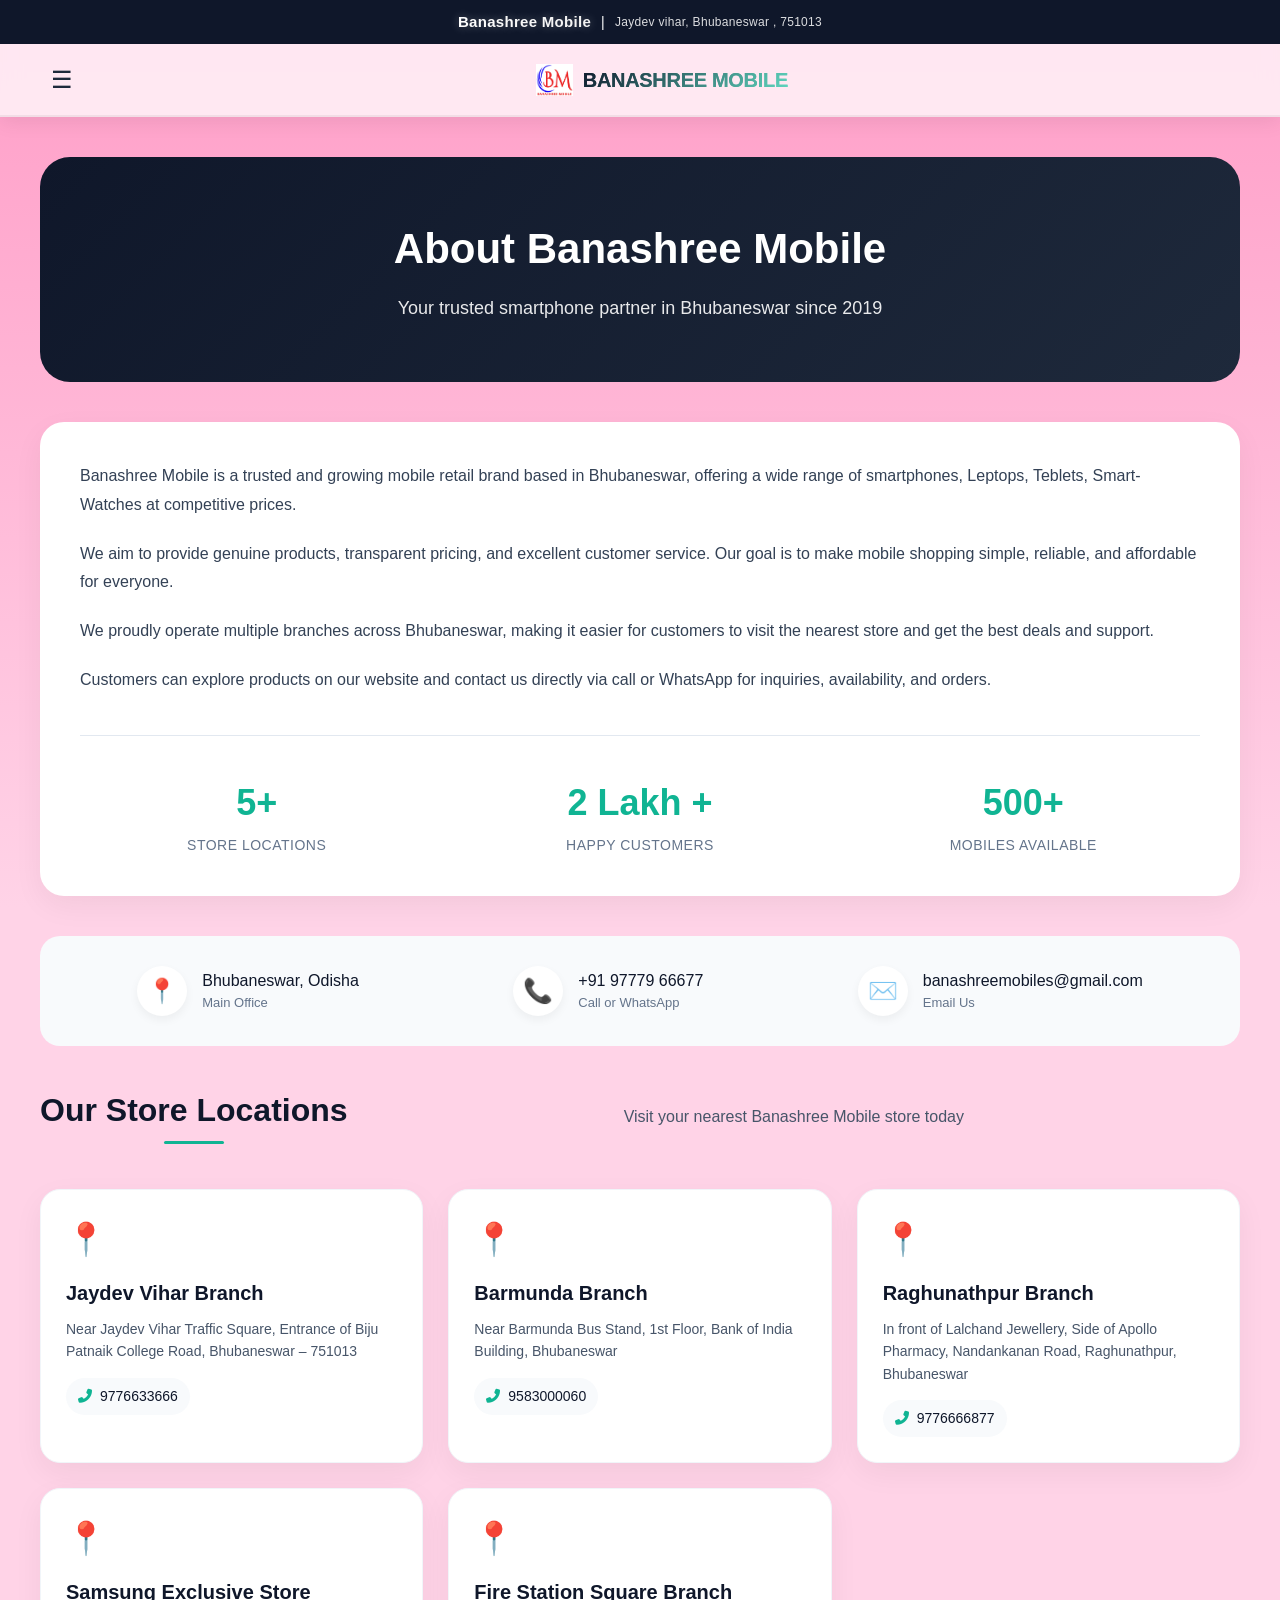
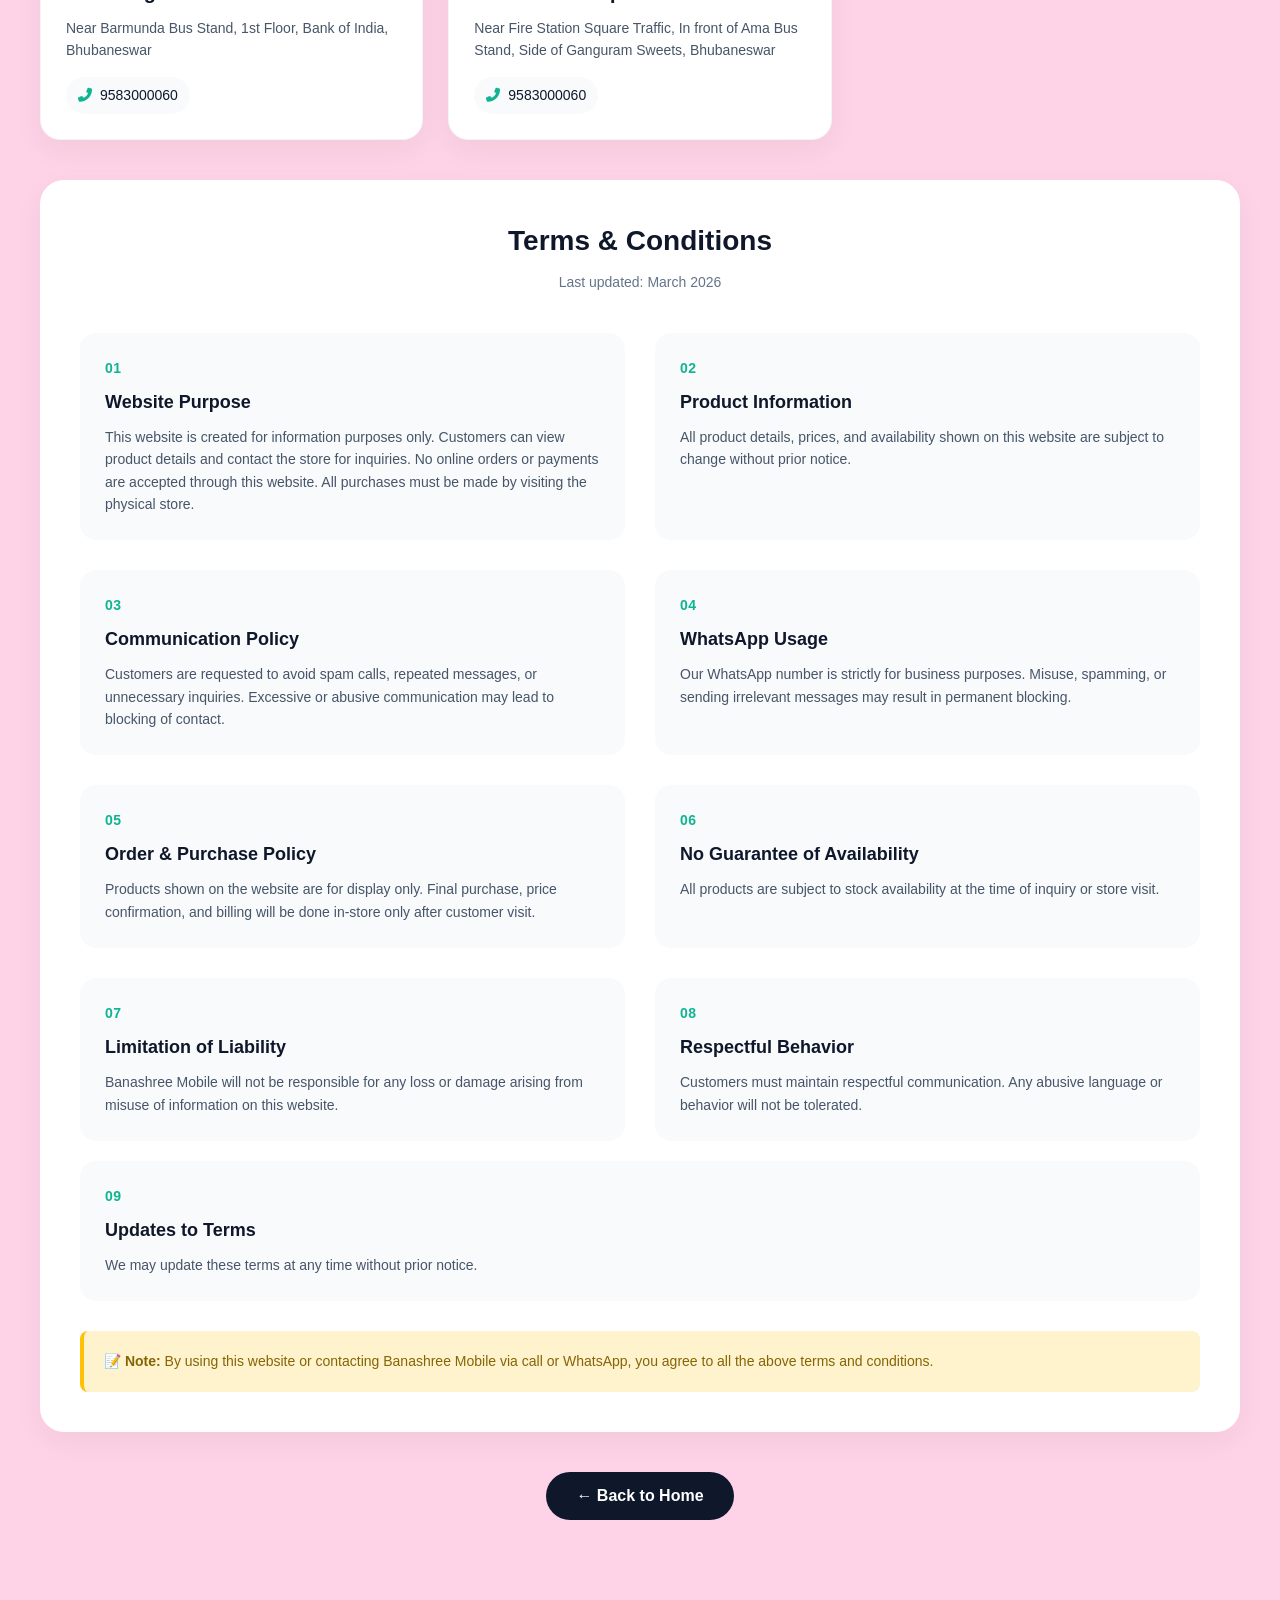
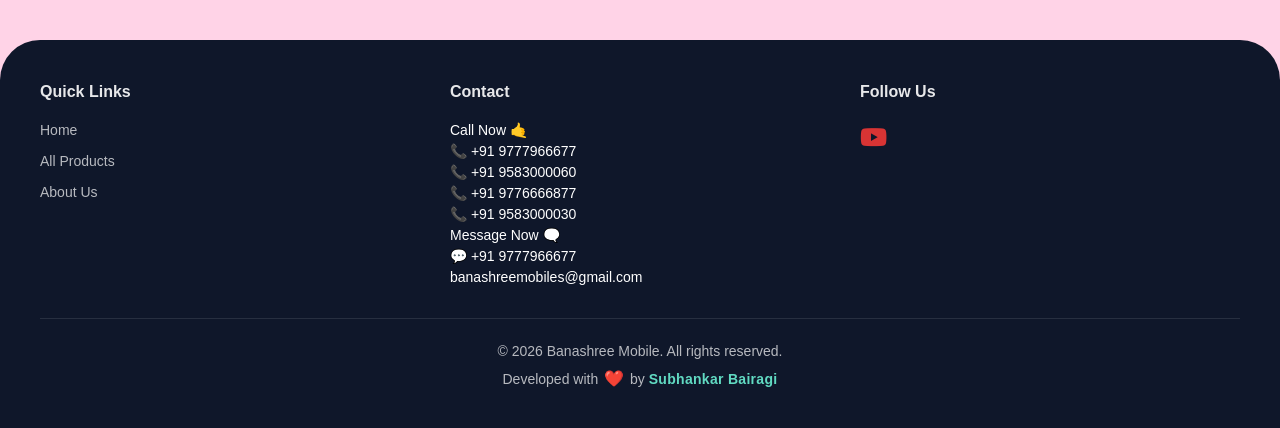
==== commit c3a10062: "final work" ====
--- a/about.html
+++ b/about.html
@@ -8,6 +8,65 @@
     <link rel="stylesheet" href="css/style.css">
     <link rel="stylesheet" href="css/responsive.css">
     <style>
+        /* ===== LOGO STYLES (same as index.html) ===== */
+        .logo a {
+            display: flex;
+            align-items: center;
+            gap: 10px;
+            text-decoration: none;
+        }
+
+        .logo img {
+            height: 32px;
+            width: auto;
+            display: block;
+            transition: all 0.3s ease;
+        }
+
+        .logo span {
+            font-size: 20px;
+            font-weight: 700;
+            color: #0f172a;
+            background: linear-gradient(135deg, #0f172a, #61dac2);
+            -webkit-background-clip: text;
+            background-clip: text;
+            -webkit-text-fill-color: transparent;
+            letter-spacing: -0.3px;
+        }
+
+        /* Tablet Styles */
+        @media (max-width: 1024px) {
+            .logo img {
+                height: 28px;
+            }
+            .logo span {
+                font-size: 18px;
+            }
+        }
+
+        /* Mobile Styles */
+        @media (max-width: 768px) {
+            .logo a {
+                gap: 6px;
+            }
+            .logo img {
+                height: 24px;
+            }
+            .logo span {
+                font-size: 16px;
+            }
+        }
+
+        /* Very Small Mobile */
+        @media (max-width: 480px) {
+            .logo img {
+                height: 20px;
+            }
+            .logo span {
+                font-size: 14px;
+            }
+        }
+
         /* ===== ABOUT PAGE SPECIFIC STYLES ===== */
         .about-page {
             padding: 40px 0;
@@ -342,7 +401,7 @@
             <div class="container">
                 <span class="shop-name">Banashree Mobile</span>
                 <span class="separator">|</span>
-                <span class="shop-address">Jaydev vihar, Bhubaneswar , 753013</span>
+                <span class="shop-address">Jaydev vihar, Bhubaneswar , 751013</span>
             </div>
         </div>
         
@@ -355,9 +414,12 @@
                         <div class="menu-icon" id="menuToggle">☰</div>
                     </div>
                     
-                    <!-- CENTER: LOGO -->
+                    <!-- CENTER: LOGO WITH IMAGE -->
                     <div class="logo">
-                        <a href="index.html">BANASHREE MOBILE</a>
+                        <a href="index.html">
+                            <img src="assets\images\main-logo.png" alt="">
+                            <span>BANASHREE MOBILE</span>
+                        </a>
                     </div>
                     
                     <!-- RIGHT: DUMMY SEARCH (to prevent JS errors) -->
@@ -387,7 +449,7 @@
             <!-- HERO SECTION -->
             <section class="about-hero">
                 <h1>About Banashree Mobile</h1>
-                <p>Your trusted smartphone partner in Bhubaneswar since 2015</p>
+                <p>Your trusted smartphone partner in Bhubaneswar since 2019</p>
             </section>
 
             <!-- COMPANY DESCRIPTION -->
@@ -406,12 +468,12 @@
                         <div class="stat-label">Store Locations</div>
                     </div>
                     <div class="stat-item">
-                        <div class="stat-number">10k+</div>
+                        <div class="stat-number">2 Lakh +</div>
                         <div class="stat-label">Happy Customers</div>
                     </div>
                     <div class="stat-item">
-                        <div class="stat-number">50+</div>
-                        <div class="stat-label">Brands Available</div>
+                        <div class="stat-number">500+</div>
+                        <div class="stat-label">Mobiles Available</div>
                     </div>
                 </div>
             </section>
@@ -452,7 +514,7 @@
                 <div class="location-card">
                     <div class="location-icon">📍</div>
                     <h3>Jaydev Vihar Branch</h3>
-                    <p class="location-address">Near Jaydev Vihar Traffic Square, Entrance of Biju Patnaik College Road, Bhubaneswar – 753013</p>
+                    <p class="location-address">Near Jaydev Vihar Traffic Square, Entrance of Biju Patnaik College Road, Bhubaneswar – 751013</p>
                     <div class="location-phone">
                         <i class="fas fa-phone-alt"></i> 9776633666
                     </div>
@@ -613,85 +675,85 @@
                 <div class="footer-section">
                     <h4>Follow Us</h4>
                     <div class="social-icons">
-    <a href="https://youtube.com/@banashree_mobile?si=lWjVxz-QcIJL7MuC" target="_blank" rel="noopener noreferrer" style="color: #d83434; font-size: 24px; text-decoration: none; transition: transform 0.2s;">
-        <i class="fab fa-youtube"></i>
-    </a>
-</div>
+                        <a href="https://youtube.com/@banashree_mobile?si=lWjVxz-QcIJL7MuC" target="_blank" rel="noopener noreferrer" style="color: #d83434; font-size: 24px; text-decoration: none; transition: transform 0.2s;">
+                            <i class="fab fa-youtube"></i>
+                        </a>
+                    </div>
                 </div>
             </div>
             <div class="copyright">
-    © 2026 Banashree Mobile. All rights reserved.
-    <br>
-    Developed with <span class="heart">❤️</span> by <strong class="developer-name">Subhankar Bairagi</strong>
-</div>
-
-<style>
-    /* Copyright section styling */
-    .copyright {
-        text-align: center;
-        padding: 20px 0 10px;
-        color: rgba(255, 255, 255, 0.7);
-        font-size: 14px;
-        line-height: 1.8;
-        border-top: 1px solid rgba(255, 255, 255, 0.1);
-        margin-top: 20px;
-    }
-
-    /* Heart styling with animation */
-    .heart {
-        display: inline-block;
-        color: #ff4d4d;
-        font-size: 16px;
-        animation: heartbeat 1.5s ease-in-out infinite;
-        margin: 0 2px;
-    }
-
-    /* Developer name styling */
-    .developer-name {
-        color: #61dac2;
-        font-weight: 600;
-        letter-spacing: 0.3px;
-        transition: all 0.3s ease;
-        cursor: default;
-    }
-
-    /* Hover effect on name */
-    .developer-name:hover {
-        color: #4ec9b0;
-        text-shadow: 0 0 10px rgba(97, 218, 194, 0.5);
-    }
-
-    /* Heartbeat animation */
-    @keyframes heartbeat {
-        0%, 100% {
-            transform: scale(1);
-        }
-        25% {
-            transform: scale(1.1);
-        }
-        35% {
-            transform: scale(1);
-        }
-        45% {
-            transform: scale(1.08);
-        }
-        55% {
-            transform: scale(1);
-        }
-    }
-
-    /* Responsive for mobile */
-    @media (max-width: 480px) {
-        .copyright {
-            font-size: 12px;
-            padding: 15px 0 5px;
-        }
-        
-        .heart {
-            font-size: 14px;
-        }
-    }
-</style>
+                © 2026 Banashree Mobile. All rights reserved.
+                <br>
+                Developed with <span class="heart">❤️</span> by <strong class="developer-name">Subhankar Bairagi</strong>
+            </div>
+
+            <style>
+                /* Copyright section styling */
+                .copyright {
+                    text-align: center;
+                    padding: 20px 0 10px;
+                    color: rgba(255, 255, 255, 0.7);
+                    font-size: 14px;
+                    line-height: 1.8;
+                    border-top: 1px solid rgba(255, 255, 255, 0.1);
+                    margin-top: 20px;
+                }
+
+                /* Heart styling with animation */
+                .heart {
+                    display: inline-block;
+                    color: #ff4d4d;
+                    font-size: 16px;
+                    animation: heartbeat 1.5s ease-in-out infinite;
+                    margin: 0 2px;
+                }
+
+                /* Developer name styling */
+                .developer-name {
+                    color: #61dac2;
+                    font-weight: 600;
+                    letter-spacing: 0.3px;
+                    transition: all 0.3s ease;
+                    cursor: default;
+                }
+
+                /* Hover effect on name */
+                .developer-name:hover {
+                    color: #4ec9b0;
+                    text-shadow: 0 0 10px rgba(97, 218, 194, 0.5);
+                }
+
+                /* Heartbeat animation */
+                @keyframes heartbeat {
+                    0%, 100% {
+                        transform: scale(1);
+                    }
+                    25% {
+                        transform: scale(1.1);
+                    }
+                    35% {
+                        transform: scale(1);
+                    }
+                    45% {
+                        transform: scale(1.08);
+                    }
+                    55% {
+                        transform: scale(1);
+                    }
+                }
+
+                /* Responsive for mobile */
+                @media (max-width: 480px) {
+                    .copyright {
+                        font-size: 12px;
+                        padding: 15px 0 5px;
+                    }
+                    
+                    .heart {
+                        font-size: 14px;
+                    }
+                }
+            </style>
         </div>
     </footer>
 
--- a/css/style.css
+++ b/css/style.css
@@ -142,7 +142,7 @@
 .category-box-card,
 .nav-btn,
 .new-launch-card,
-.store-locations-card {
+.store-location-card {
     transition: all 0.3s cubic-bezier(0.4, 0, 0.2, 1);
 }
 
@@ -605,11 +605,11 @@
 }
 
 /* ===== STORE LOCATIONS SLIDER ===== */
-.store-locations-section {
+.store-location-section {
     margin: 25px 0 30px;
 }
 
-.store-locations-container {
+.store-location-container {
     position: relative;
     width: 100%;
     min-height: 300px;
@@ -617,13 +617,13 @@
     overflow: hidden;
 }
 
-.store-locations-slider {
+.store-location-slider {
     position: relative;
     width: 100%;
     height: 100%;
 }
 
-.store-locations-card {
+.store-location-card {
     display: flex;
     flex-direction: column;
     width: 100%;
@@ -637,11 +637,11 @@
     border: none;
 }
 
-.store-locations-card:active {
+.store-location-card:active {
     transform: scale(0.99);
 }
 
-.store-locations-card:hover {
+.store-location-card:hover {
     box-shadow: 0 20px 40px rgba(0, 0, 0, 0.12);
     transform: translateY(-4px);
 }
@@ -694,14 +694,14 @@
 }
 
 /* Dots indicator for store locations */
-.store-locations-dots {
+.store-location-dots {
     display: flex;
     justify-content: center;
     gap: 8px;
     margin-top: 15px;
 }
 
-.store-locations-dot {
+.store-location-dot {
     width: 8px;
     height: 8px;
     border-radius: 50%;
@@ -710,7 +710,7 @@
     transition: all 0.2s ease;
 }
 
-.store-locations-dot.active {
+.store-location-dot.active {
     width: 24px;
     background: #0f172a;
     border-radius: 20px;
@@ -718,7 +718,7 @@
 
 /* Responsive for store locations */
 @media (min-width: 768px) {
-    .store-locations-card {
+    .store-location-card {
         height: 350px;
     }
     .store-map {
@@ -733,7 +733,7 @@
 }
 
 @media (max-width: 480px) {
-    .store-locations-card {
+    .store-location-card {
         height: 280px;
     }
     .store-map {
@@ -893,7 +893,7 @@
 .product-card,
 .trending-card,
 .new-launch-card,
-.store-locations-card,
+.store-location-card,
 .product-detail,
 .feature-item {
     background: #ffffff;
@@ -908,7 +908,7 @@
 .product-card:hover,
 .trending-card:hover,
 .new-launch-card:hover,
-.store-locations-card:hover {
+.store-location-card:hover {
     box-shadow: 0 20px 40px rgba(0, 0, 0, 0.12);
     transform: translateY(-4px);
 }
@@ -2795,8 +2795,8 @@
     }
     
     /* Store locations mobile */
-    .store-locations-card {
-        height: 280px;
+    .store-location-card {
+        height: 300px;
     }
     .store-map {
         height: 170px;
@@ -2870,7 +2870,7 @@
     }
     
     /* Store locations small mobile */
-    .store-locations-card {
+    .store-location-card {
         height: 270px;
     }
     .store-map {
@@ -2923,7 +2923,7 @@
     }
     
     /* Store locations very small */
-    .store-locations-card {
+    .store-location-card {
         height: 260px;
     }
     .store-map {
@@ -2942,7 +2942,7 @@
     .clear-all-btn,
     body.product-details-page .color-box,
     body.product-details-page .variant-box,
-    .store-locations-card {
+    .store-location-card {
         cursor: default;
         -webkit-tap-highlight-color: transparent;
     }
@@ -2955,7 +2955,7 @@
     .clear-all-btn:active,
     body.product-details-page .color-box:active,
     body.product-details-page .variant-box:active,
-    .store-locations-card:active {
+    .store-location-card:active {
         opacity: 0.8;
     }
 }
@@ -3009,7 +3009,7 @@
     }
     
     /* Store locations desktop */
-    .store-locations-card {
+    .store-location-card {
         height: 350px;
     }
     .store-map {
@@ -3045,7 +3045,7 @@
     }
     
     /* Store locations tablet */
-    .store-locations-card {
+    .store-location-card {
         height: 320px;
     }
 }
@@ -3076,7 +3076,7 @@
     }
     
     /* Store locations dark mode */
-    .store-locations-card {
+    .store-location-card {
         background: white !important;
     }
     .store-name {
@@ -3093,7 +3093,7 @@
     .category-btn:hover,
     .trending-card:hover,
     .new-launch-card:hover,
-    .store-locations-card:hover,
+    .store-location-card:hover,
     body.product-details-page .color-box:hover,
     body.product-details-page .variant-box:hover {
         transition: transform 0.2s cubic-bezier(0.4, 0, 0.2, 1);
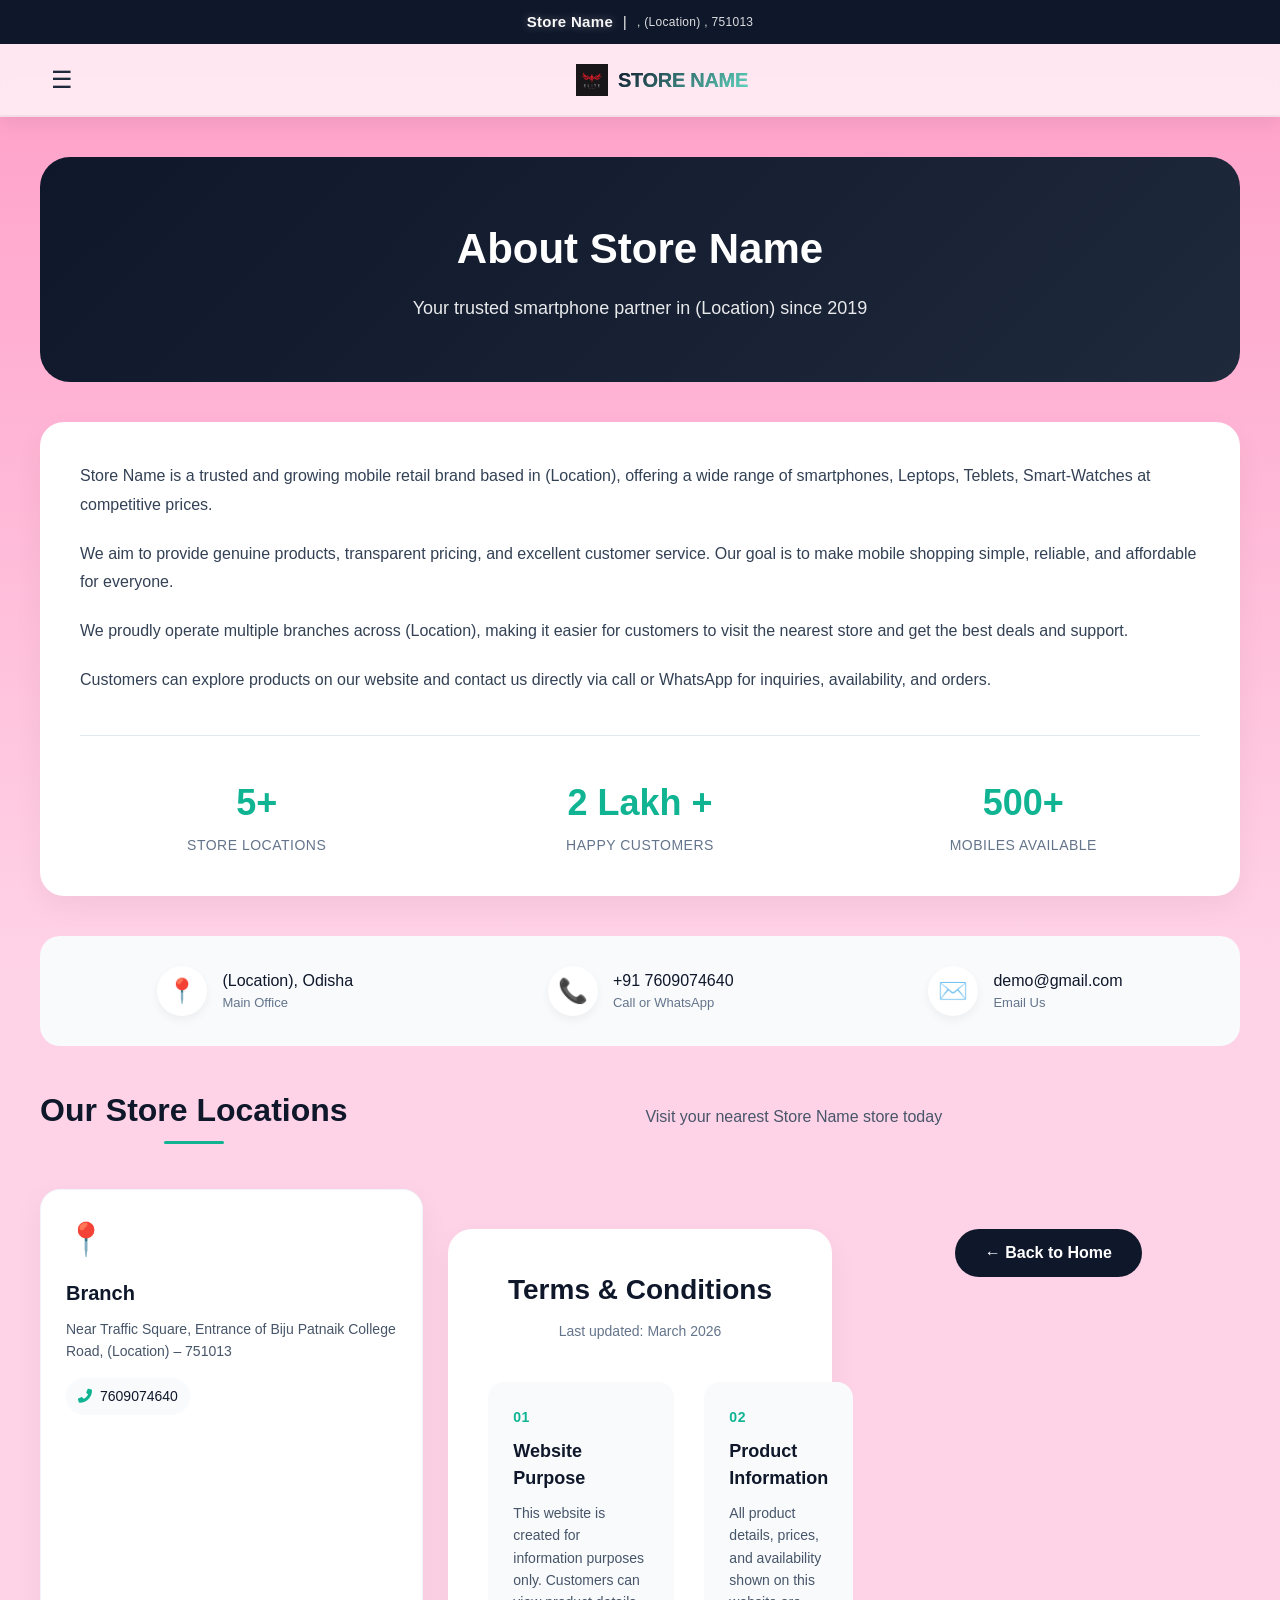
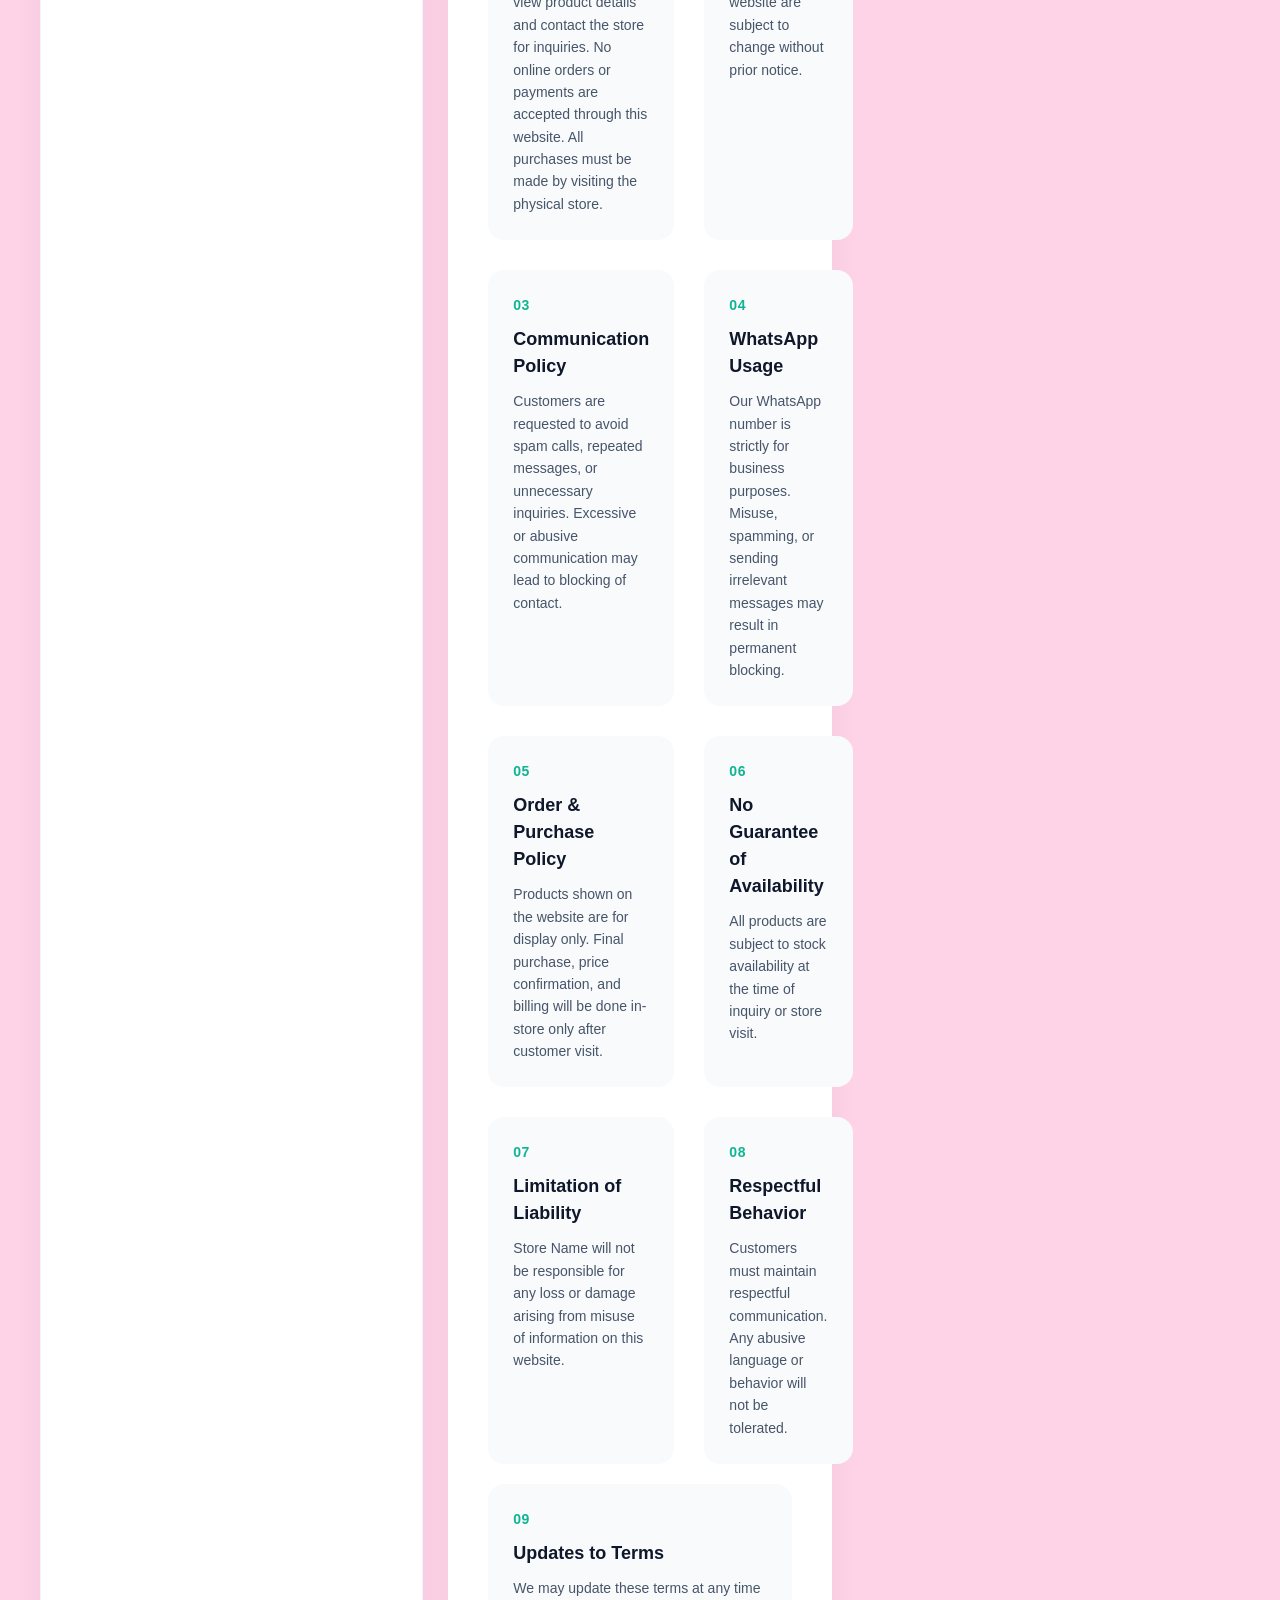
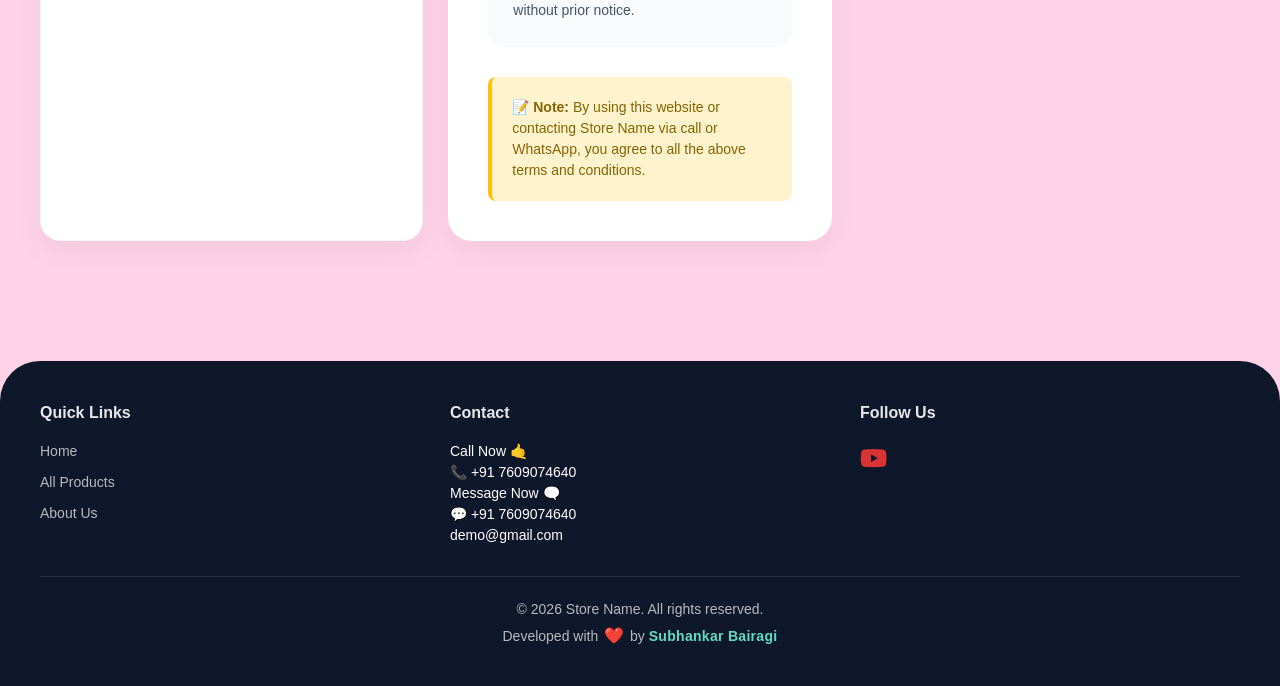
==== commit 4b50a26b: "first commit" ====
--- a/about.html
+++ b/about.html
@@ -3,8 +3,8 @@
 <head>
     <meta charset="UTF-8">
     <meta name="viewport" content="width=device-width, initial-scale=1.0, maximum-scale=5.0, user-scalable=yes">
-    <title>About Us - Banashree Mobile</title>
-    <meta name="description" content="Learn about Banashree Mobile - your trusted smartphone retailer in Bhubaneswar. Multiple locations, genuine products, and excellent customer service.">
+    <title>About Us - Store Name</title>
+    <meta name="description" content="Learn about Store Name - your trusted smartphone retailer in (Location). Multiple locations, genuine products, and excellent customer service.">
     <link rel="stylesheet" href="css/style.css">
     <link rel="stylesheet" href="css/responsive.css">
     <style>
@@ -399,9 +399,9 @@
         <!-- TOP INFO BAR -->
         <div class="top-info-bar">
             <div class="container">
-                <span class="shop-name">Banashree Mobile</span>
+                <span class="shop-name">Store Name</span>
                 <span class="separator">|</span>
-                <span class="shop-address">Jaydev vihar, Bhubaneswar , 751013</span>
+                <span class="shop-address"> , (Location) , 751013</span>
             </div>
         </div>
         
@@ -418,7 +418,7 @@
                     <div class="logo">
                         <a href="index.html">
                             <img src="assets\images\main-logo.png" alt="">
-                            <span>BANASHREE MOBILE</span>
+                            <span>STORE NAME </span>
                         </a>
                     </div>
                     
@@ -448,17 +448,17 @@
         <div class="container">
             <!-- HERO SECTION -->
             <section class="about-hero">
-                <h1>About Banashree Mobile</h1>
-                <p>Your trusted smartphone partner in Bhubaneswar since 2019</p>
+                <h1>About Store Name</h1>
+                <p>Your trusted smartphone partner in (Location) since 2019</p>
             </section>
 
-            <!-- COMPANY DESCRIPTION -->
+            <!-- COMPANY DESCRIPTIONName -->
             <section class="company-description">
-                <p>Banashree Mobile is a trusted and growing mobile retail brand based in Bhubaneswar, offering a wide range of smartphones, Leptops, Teblets, Smart-Watches  at competitive prices.</p>
+                <p>Store Name is a trusted and growing mobile retail brand based in (Location), offering a wide range of smartphones, Leptops, Teblets, Smart-Watches  at competitive prices.</p>
                 
                 <p>We aim to provide genuine products, transparent pricing, and excellent customer service. Our goal is to make mobile shopping simple, reliable, and affordable for everyone.</p>
                 
-                <p>We proudly operate multiple branches across Bhubaneswar, making it easier for customers to visit the nearest store and get the best deals and support.</p>
+                <p>We proudly operate multiple branches across (Location), making it easier for customers to visit the nearest store and get the best deals and support.</p>
                 
                 <p>Customers can explore products on our website and contact us directly via call or WhatsApp for inquiries, availability, and orders.</p>
 
@@ -483,21 +483,21 @@
                 <div class="contact-item">
                     <div class="contact-icon">📍</div>
                     <div class="contact-text">
-                        Bhubaneswar, Odisha
+                        (Location), Odisha
                         <small>Main Office</small>
                     </div>
                 </div>
                 <div class="contact-item">
                     <div class="contact-icon">📞</div>
                     <div class="contact-text">
-                        +91 97779 66677
+                        +91 7609074640
                         <small>Call or WhatsApp</small>
                     </div>
                 </div>
                 <div class="contact-item">
                     <div class="contact-icon">✉️</div>
                     <div class="contact-text">
-                        banashreemobiles@gmail.com
+                         demo@gmail.com
                         <small>Email Us</small>
                     </div>
                 </div>
@@ -506,60 +506,21 @@
             <!-- STORE LOCATIONS SECTION -->
             <div class="section-header">
                 <h2>Our Store Locations</h2>
-                <p>Visit your nearest Banashree Mobile store today</p>
+                <p>Visit your nearest Store Name store today</p>
             </div>
 
             <div class="locations-grid">
-                <!-- Jaydev Vihar -->
+                <!--   -->
                 <div class="location-card">
                     <div class="location-icon">📍</div>
-                    <h3>Jaydev Vihar Branch</h3>
-                    <p class="location-address">Near Jaydev Vihar Traffic Square, Entrance of Biju Patnaik College Road, Bhubaneswar – 751013</p>
+                    <h3>  Branch</h3>
+                    <p class="location-address">Near   Traffic Square, Entrance of Biju Patnaik College Road, (Location) – 751013</p>
                     <div class="location-phone">
-                        <i class="fas fa-phone-alt"></i> 9776633666
-                    </div>
-                </div>
-
-                <!-- Barmunda -->
-                <div class="location-card">
-                    <div class="location-icon">📍</div>
-                    <h3>Barmunda Branch</h3>
-                    <p class="location-address">Near Barmunda Bus Stand, 1st Floor, Bank of India Building, Bhubaneswar</p>
-                    <div class="location-phone">
-                        <i class="fas fa-phone-alt"></i> 9583000060
-                    </div>
-                </div>
-
-                <!-- Raghunathpur -->
-                <div class="location-card">
-                    <div class="location-icon">📍</div>
-                    <h3>Raghunathpur Branch</h3>
-                    <p class="location-address">In front of Lalchand Jewellery, Side of Apollo Pharmacy, Nandankanan Road, Raghunathpur, Bhubaneswar</p>
-                    <div class="location-phone">
-                        <i class="fas fa-phone-alt"></i> 9776666877
-                    </div>
-                </div>
-
-                <!-- Samsung Exclusive Store -->
-                <div class="location-card">
-                    <div class="location-icon">📍</div>
-                    <h3>Samsung Exclusive Store</h3>
-                    <p class="location-address">Near Barmunda Bus Stand, 1st Floor, Bank of India, Bhubaneswar</p>
-                    <div class="location-phone">
-                        <i class="fas fa-phone-alt"></i> 9583000060
-                    </div>
-                </div>
-
-                <!-- Fire Station Square -->
-                <div class="location-card">
-                    <div class="location-icon">📍</div>
-                    <h3>Fire Station Square Branch</h3>
-                    <p class="location-address">Near Fire Station Square Traffic, In front of Ama Bus Stand, Side of Ganguram Sweets, Bhubaneswar</p>
-                    <div class="location-phone">
-                        <i class="fas fa-phone-alt"></i> 9583000060
-                    </div>
-                </div>
-            </div>
+                        <i class="fas fa-phone-alt"></i> 7609074640
+                    </div>
+                </div>
+
+                
 
             <!-- TERMS & CONDITIONS SECTION -->
             <section class="terms-section">
@@ -615,7 +576,7 @@
                     <div class="term-item">
                         <div class="term-number">07</div>
                         <h3>Limitation of Liability</h3>
-                        <p>Banashree Mobile will not be responsible for any loss or damage arising from misuse of information on this website.</p>
+                        <p>Store Name will not be responsible for any loss or damage arising from misuse of information on this website.</p>
                     </div>
 
                     <!-- Term 8 -->
@@ -636,7 +597,7 @@
                 </div>
 
                 <div class="term-note">
-                    <strong>📝 Note:</strong> By using this website or contacting Banashree Mobile via call or WhatsApp, you agree to all the above terms and conditions.
+                    <strong>📝 Note:</strong> By using this website or contacting Store Name via call or WhatsApp, you agree to all the above terms and conditions.
                 </div>
             </section>
 
@@ -664,25 +625,22 @@
                 <div class="footer-section">
                     <h4>Contact</h4>
                     <p>Call Now 🤙 </p>
-                    <p>📞 +91 9777966677 </p>
-                    <p>📞 +91 9583000060 </p>
-                    <p>📞 +91 9776666877 </p>
-                    <p>📞 +91 9583000030 </p>
+                    <p>📞 +91 7609074640 </p>
                     <p>Message Now 🗨️ </p>
-                    <p>💬 +91 9777966677 </p>
-                    <p>banashreemobiles@gmail.com</p>
+                    <p>💬 +91  7609074640 </p>
+                    <p> demo@gmail.com</p>
                 </div>
                 <div class="footer-section">
                     <h4>Follow Us</h4>
                     <div class="social-icons">
-                        <a href="https://youtube.com/@banashree_mobile?si=lWjVxz-QcIJL7MuC" target="_blank" rel="noopener noreferrer" style="color: #d83434; font-size: 24px; text-decoration: none; transition: transform 0.2s;">
+                        <a href=" " target="_blank" rel="noopener noreferrer" style="color: #d83434; font-size: 24px; text-decoration: none; transition: transform 0.2s;">
                             <i class="fab fa-youtube"></i>
                         </a>
                     </div>
                 </div>
             </div>
             <div class="copyright">
-                © 2026 Banashree Mobile. All rights reserved.
+                © 2026 Store Name. All rights reserved.
                 <br>
                 Developed with <span class="heart">❤️</span> by <strong class="developer-name">Subhankar Bairagi</strong>
             </div>
--- a/css/style.css
+++ b/css/style.css
@@ -142,7 +142,7 @@
 .category-box-card,
 .nav-btn,
 .new-launch-card,
-.store-location-card {
+.store-locations-card {
     transition: all 0.3s cubic-bezier(0.4, 0, 0.2, 1);
 }
 
@@ -605,11 +605,11 @@
 }
 
 /* ===== STORE LOCATIONS SLIDER ===== */
-.store-location-section {
+.store-locations-section {
     margin: 25px 0 30px;
 }
 
-.store-location-container {
+.store-locations-container {
     position: relative;
     width: 100%;
     min-height: 300px;
@@ -617,13 +617,13 @@
     overflow: hidden;
 }
 
-.store-location-slider {
+.store-locations-slider {
     position: relative;
     width: 100%;
     height: 100%;
 }
 
-.store-location-card {
+.store-locations-card {
     display: flex;
     flex-direction: column;
     width: 100%;
@@ -637,11 +637,11 @@
     border: none;
 }
 
-.store-location-card:active {
+.store-locations-card:active {
     transform: scale(0.99);
 }
 
-.store-location-card:hover {
+.store-locations-card:hover {
     box-shadow: 0 20px 40px rgba(0, 0, 0, 0.12);
     transform: translateY(-4px);
 }
@@ -694,14 +694,14 @@
 }
 
 /* Dots indicator for store locations */
-.store-location-dots {
+.store-locations-dots {
     display: flex;
     justify-content: center;
     gap: 8px;
     margin-top: 15px;
 }
 
-.store-location-dot {
+.store-locations-dot {
     width: 8px;
     height: 8px;
     border-radius: 50%;
@@ -710,7 +710,7 @@
     transition: all 0.2s ease;
 }
 
-.store-location-dot.active {
+.store-locations-dot.active {
     width: 24px;
     background: #0f172a;
     border-radius: 20px;
@@ -718,7 +718,7 @@
 
 /* Responsive for store locations */
 @media (min-width: 768px) {
-    .store-location-card {
+    .store-locations-card {
         height: 350px;
     }
     .store-map {
@@ -733,7 +733,7 @@
 }
 
 @media (max-width: 480px) {
-    .store-location-card {
+    .store-locations-card {
         height: 280px;
     }
     .store-map {
@@ -893,7 +893,7 @@
 .product-card,
 .trending-card,
 .new-launch-card,
-.store-location-card,
+.store-locations-card,
 .product-detail,
 .feature-item {
     background: #ffffff;
@@ -908,7 +908,7 @@
 .product-card:hover,
 .trending-card:hover,
 .new-launch-card:hover,
-.store-location-card:hover {
+.store-locations-card:hover {
     box-shadow: 0 20px 40px rgba(0, 0, 0, 0.12);
     transform: translateY(-4px);
 }
@@ -2532,7 +2532,7 @@
     box-shadow: 0 12px 30px rgba(0,0,0,0.05);
     overflow: hidden;
     background: white;
-    padding: 8px;
+    padding: 10px;
 }
 
 .map-grid {
@@ -2795,7 +2795,7 @@
     }
     
     /* Store locations mobile */
-    .store-location-card {
+    .store-locations-card {
         height: 300px;
     }
     .store-map {
@@ -2870,11 +2870,11 @@
     }
     
     /* Store locations small mobile */
-    .store-location-card {
-        height: 270px;
+    .store-locations-card {
+        height: 300px;
     }
     .store-map {
-        height: 160px;
+        height: 150px;
     }
 }
 
@@ -2923,7 +2923,7 @@
     }
     
     /* Store locations very small */
-    .store-location-card {
+    .store-locations-card {
         height: 260px;
     }
     .store-map {
@@ -2942,7 +2942,7 @@
     .clear-all-btn,
     body.product-details-page .color-box,
     body.product-details-page .variant-box,
-    .store-location-card {
+    .store-locations-card {
         cursor: default;
         -webkit-tap-highlight-color: transparent;
     }
@@ -2955,7 +2955,7 @@
     .clear-all-btn:active,
     body.product-details-page .color-box:active,
     body.product-details-page .variant-box:active,
-    .store-location-card:active {
+    .store-locations-card:active {
         opacity: 0.8;
     }
 }
@@ -3009,7 +3009,7 @@
     }
     
     /* Store locations desktop */
-    .store-location-card {
+    .store-locations-card {
         height: 350px;
     }
     .store-map {
@@ -3045,7 +3045,7 @@
     }
     
     /* Store locations tablet */
-    .store-location-card {
+    .store-locations-card {
         height: 320px;
     }
 }
@@ -3076,7 +3076,7 @@
     }
     
     /* Store locations dark mode */
-    .store-location-card {
+    .store-locations-card {
         background: white !important;
     }
     .store-name {
@@ -3093,7 +3093,7 @@
     .category-btn:hover,
     .trending-card:hover,
     .new-launch-card:hover,
-    .store-location-card:hover,
+    .store-locations-card:hover,
     body.product-details-page .color-box:hover,
     body.product-details-page .variant-box:hover {
         transition: transform 0.2s cubic-bezier(0.4, 0, 0.2, 1);
@@ -3147,6 +3147,55 @@
 /* Hide scrollbar but keep functionality */
 .category-wrapper::-webkit-scrollbar,
 .category-box-container::-webkit-scrollbar {
+    display: none;
+}
+
+/* ===== ✅ FIXED: EDGE SWIPE PREVENTION (ONLY EDGE SWIPES BLOCKED, SCROLL WORKS) ===== */
+/* Disable horizontal swipe from edges - vertical scroll still works */
+html, body {
+    overflow-x: hidden;
+    overscroll-behavior-x: none;
+    width: 100%;
+    position: relative;
+}
+
+/* Fix body margins */
+body {
+    margin: 0;
+    padding: 0;
+}
+
+/* Images & elements fix */
+img, video, canvas, iframe {
+    max-width: 100%;
+    height: auto;
+}
+
+/* Prevent layout overflow */
+.container, 
+.wrapper, 
+.main,
+.row,
+[class*="wrapper"],
+[class*="container"] {
+    max-width: 100%;
+    overflow-x: hidden;
+}
+
+/* ✅ CRITICAL: Allow horizontal scroll on these elements (categories, etc.) */
+.category-wrapper,
+.category-box-container,
+.trending-wrapper,
+.finance-logos {
+    overflow-x: auto;
+    -webkit-overflow-scrolling: touch;
+    scroll-behavior: smooth;
+}
+
+.category-wrapper::-webkit-scrollbar,
+.category-box-container::-webkit-scrollbar,
+.trending-wrapper::-webkit-scrollbar,
+.finance-logos::-webkit-scrollbar {
     display: none;
 }
 
